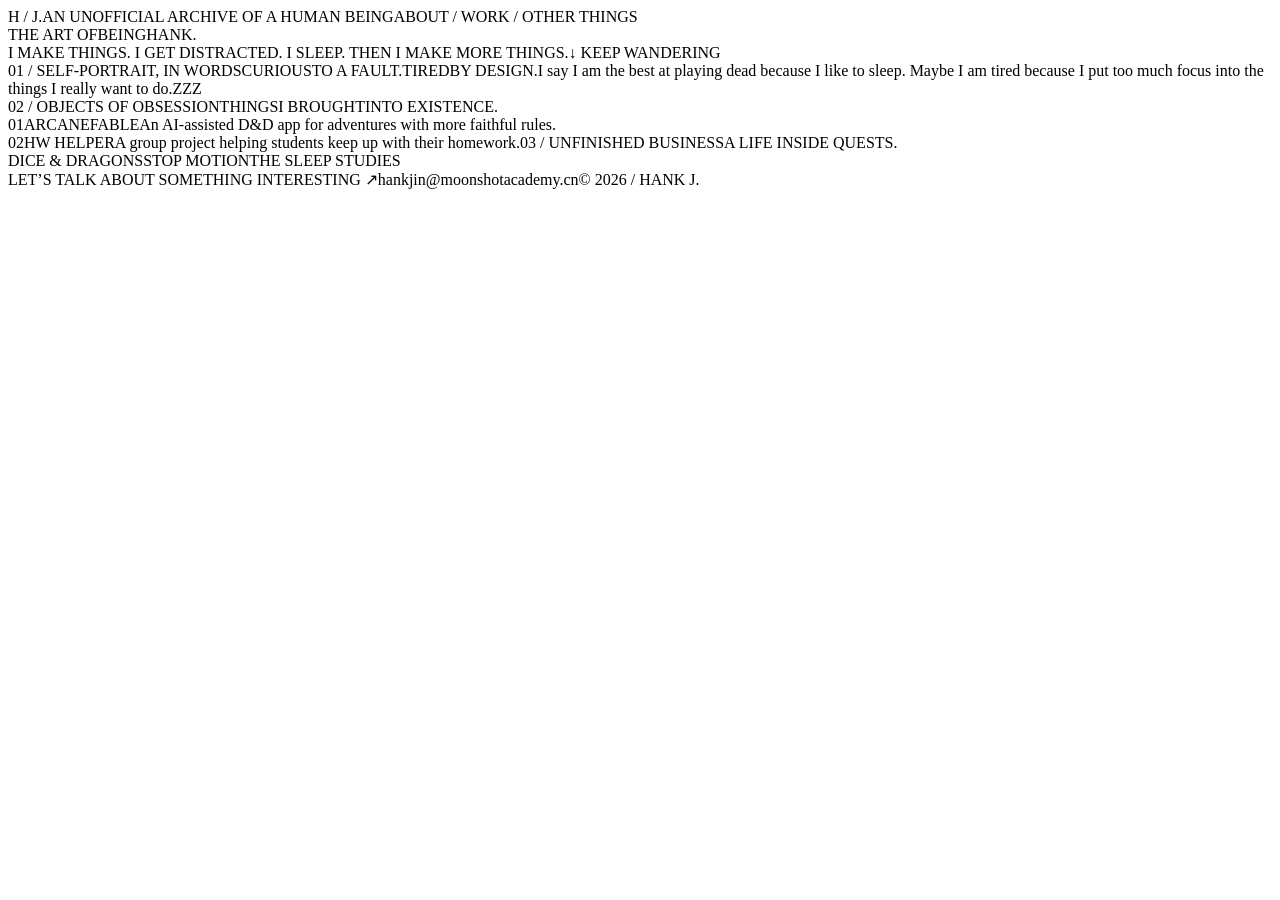
==== index.html @ 5f51c493 "Add files via upload" ====
<!DOCTYPE html><html><head><link href="https://fonts.googleapis.com/css?family=Inter&display=swap" rel="stylesheet" /><link href="./css/main.css" rel="stylesheet" /><title>Document</title></head><body><div class="v13_2"><span class="v13_3">H / J.</span><span class="v13_4">AN UNOFFICIAL ARCHIVE OF A HUMAN BEING</span><span class="v13_5">ABOUT       /       WORK       /       OTHER THINGS</span><div class="v13_6"></div><span class="v13_7">THE ART OF</span><span class="v13_8">BEING</span><span class="v13_9">HANK.</span><div class="v13_10"></div><div class="v13_11"></div><span class="v13_13">I MAKE THINGS. I GET DISTRACTED.
I SLEEP. THEN I MAKE MORE THINGS.</span><span class="v13_14">↓  KEEP WANDERING</span><div class="v13_15"></div><span class="v13_16">01   /   SELF-PORTRAIT, IN WORDS</span><span class="v13_17">CURIOUS</span><span class="v13_18">TO A FAULT.</span><span class="v13_19">TIRED</span><span class="v13_20">BY DESIGN.</span><span class="v13_21">I say I am the best at playing dead because I like to sleep.
Maybe I am tired because I put too much focus into
the things I really want to do.</span><span class="v13_24">ZZZ</span><div class="v13_25"></div><span class="v13_26">02   /   OBJECTS OF OBSESSION</span><span class="v13_27">THINGS</span><span class="v13_28">I BROUGHT</span><span class="v13_29">INTO EXISTENCE.</span><div class="v13_30"></div><span class="v13_31">01</span><span class="v13_32">ARCANE</span><span class="v13_33">FABLE</span><span class="v13_34">An AI-assisted D&D app for adventures
with more faithful rules.</span><div class="v13_35"></div><span class="v13_36">02</span><span class="v13_37">HW HELPER</span><span class="v13_38">A group project helping students
keep up with their homework.</span><span class="v13_39">03   /   UNFINISHED BUSINESS</span><span class="v13_40">A LIFE IN</span><span class="v13_41">SIDE QUESTS.</span><div class="v13_42"></div><div class="v13_43"></div><div class="v13_44"></div><span class="v13_45">DICE & DRAGONS</span><span class="v13_46">STOP MOTION</span><span class="v13_47">THE SLEEP STUDIES</span><div class="v13_48"></div><span class="v13_49">LET’S TALK ABOUT SOMETHING INTERESTING ↗</span><span class="v13_50">hankjin@moonshotacademy.cn</span><span class="v13_51">© 2026 / HANK J.</span><div class="v14_4"></div></div></body></html>
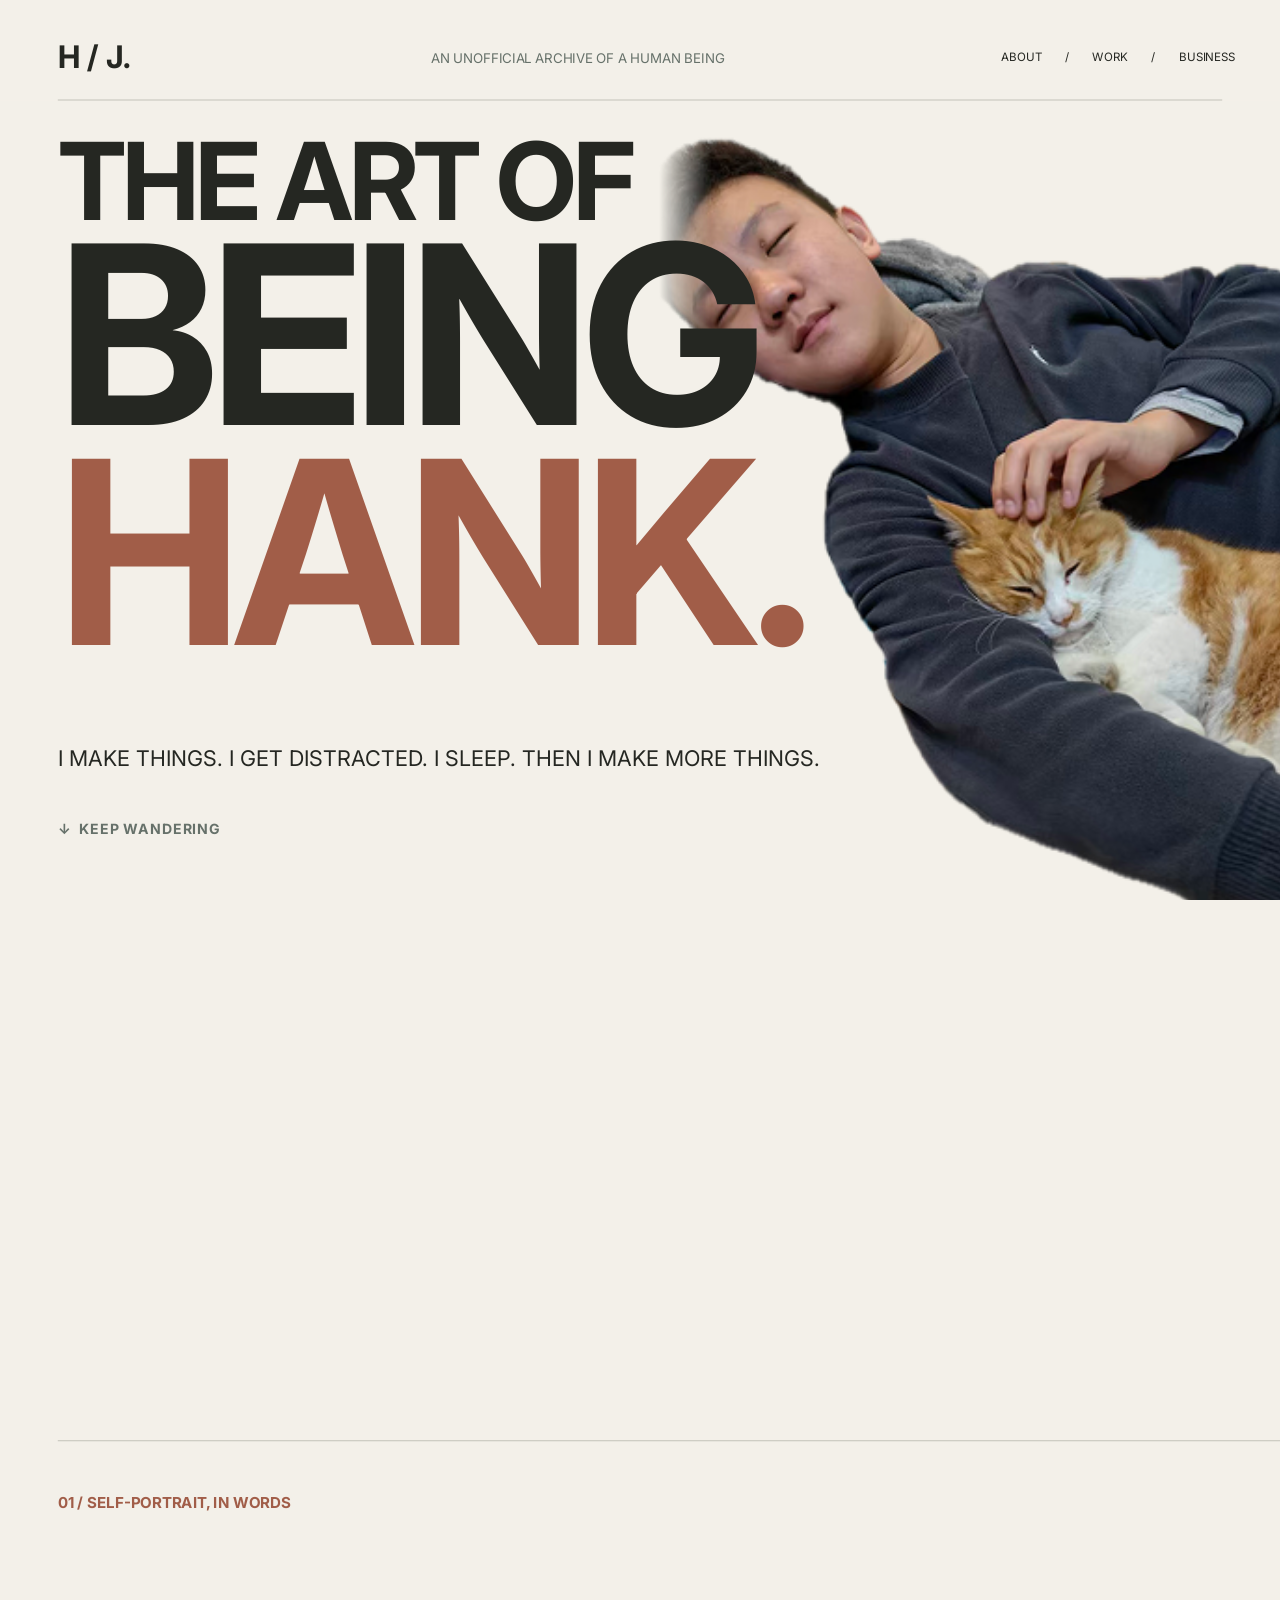
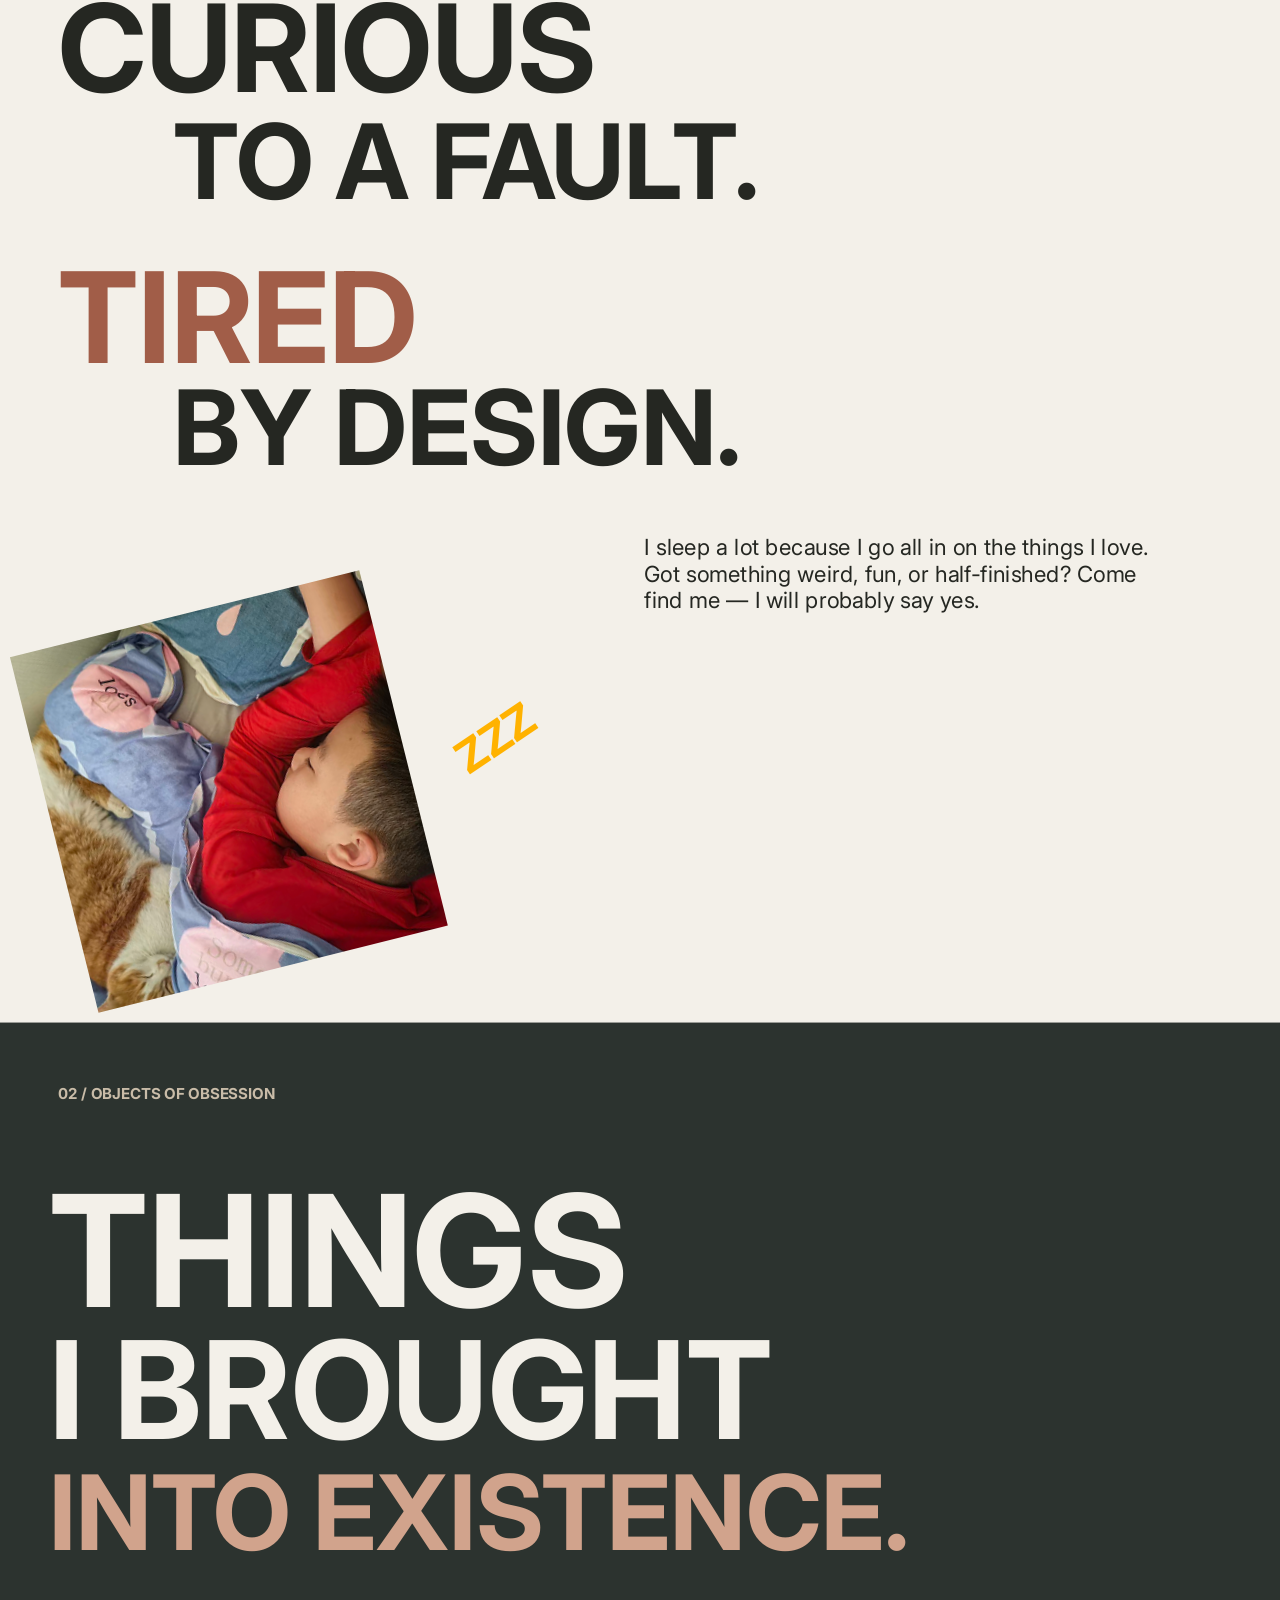
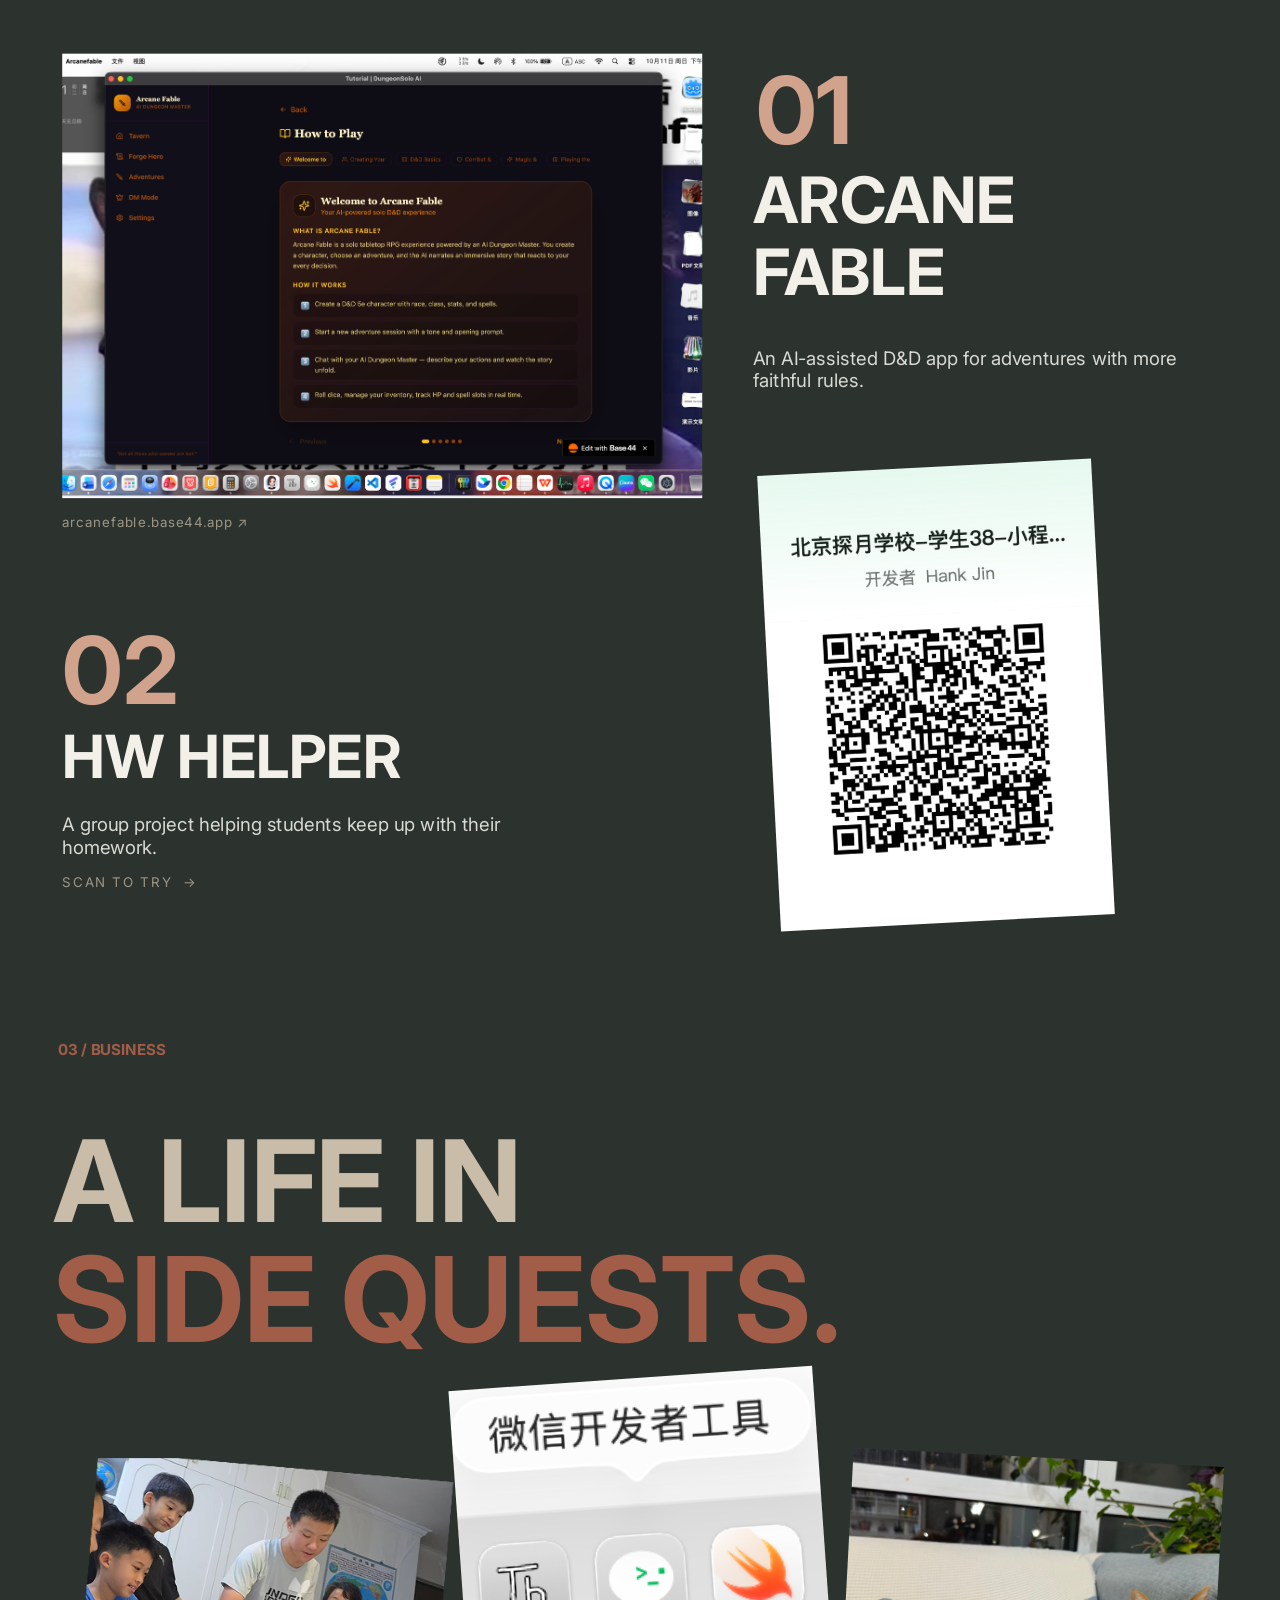
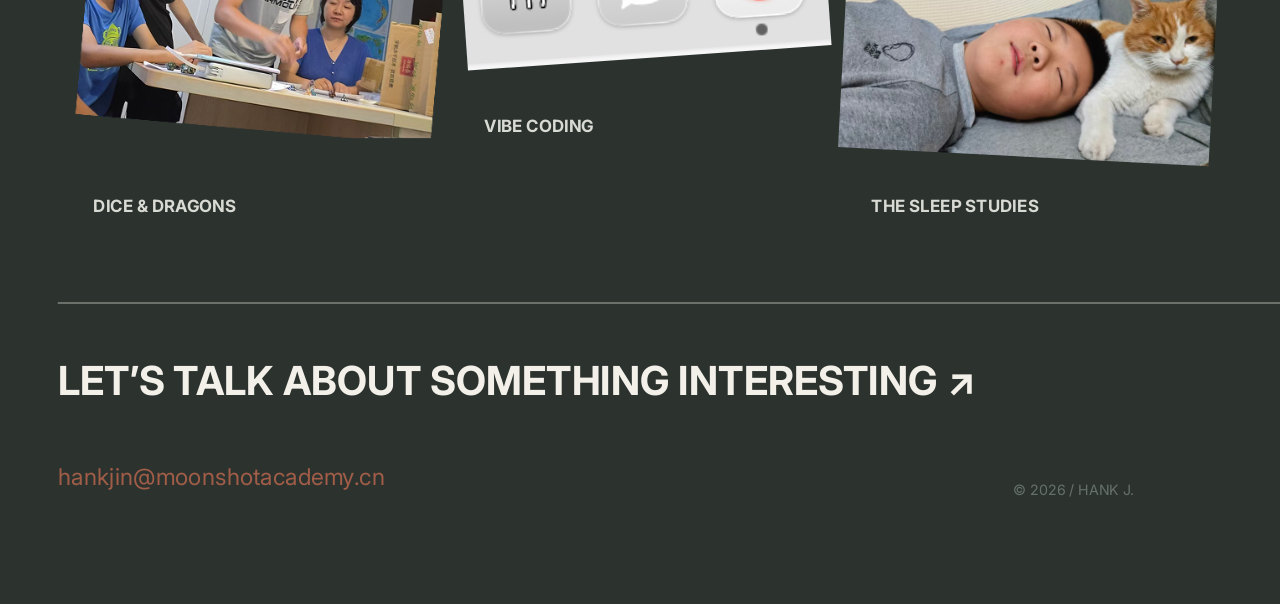
==== commit 68e38dba: "Trae enhanced the appearence and added pages" ====
--- a/index.html
+++ b/index.html
@@ -1,6 +1,230 @@
-<!DOCTYPE html><html><head><link href="https://fonts.googleapis.com/css?family=Inter&display=swap" rel="stylesheet" /><link href="./css/main.css" rel="stylesheet" /><title>Document</title></head><body><div class="v13_2"><span class="v13_3">H / J.</span><span class="v13_4">AN UNOFFICIAL ARCHIVE OF A HUMAN BEING</span><span class="v13_5">ABOUT       /       WORK       /       OTHER THINGS</span><div class="v13_6"></div><span class="v13_7">THE ART OF</span><span class="v13_8">BEING</span><span class="v13_9">HANK.</span><div class="v13_10"></div><div class="v13_11"></div><span class="v13_13">I MAKE THINGS. I GET DISTRACTED.
-I SLEEP. THEN I MAKE MORE THINGS.</span><span class="v13_14">↓  KEEP WANDERING</span><div class="v13_15"></div><span class="v13_16">01   /   SELF-PORTRAIT, IN WORDS</span><span class="v13_17">CURIOUS</span><span class="v13_18">TO A FAULT.</span><span class="v13_19">TIRED</span><span class="v13_20">BY DESIGN.</span><span class="v13_21">I say I am the best at playing dead because I like to sleep.
-Maybe I am tired because I put too much focus into
-the things I really want to do.</span><span class="v13_24">ZZZ</span><div class="v13_25"></div><span class="v13_26">02   /   OBJECTS OF OBSESSION</span><span class="v13_27">THINGS</span><span class="v13_28">I BROUGHT</span><span class="v13_29">INTO EXISTENCE.</span><div class="v13_30"></div><span class="v13_31">01</span><span class="v13_32">ARCANE</span><span class="v13_33">FABLE</span><span class="v13_34">An AI-assisted D&D app for adventures
-with more faithful rules.</span><div class="v13_35"></div><span class="v13_36">02</span><span class="v13_37">HW HELPER</span><span class="v13_38">A group project helping students
-keep up with their homework.</span><span class="v13_39">03   /   UNFINISHED BUSINESS</span><span class="v13_40">A LIFE IN</span><span class="v13_41">SIDE QUESTS.</span><div class="v13_42"></div><div class="v13_43"></div><div class="v13_44"></div><span class="v13_45">DICE & DRAGONS</span><span class="v13_46">STOP MOTION</span><span class="v13_47">THE SLEEP STUDIES</span><div class="v13_48"></div><span class="v13_49">LET’S TALK ABOUT SOMETHING INTERESTING ↗</span><span class="v13_50">hankjin@moonshotacademy.cn</span><span class="v13_51">© 2026 / HANK J.</span><div class="v14_4"></div></div></body></html>+<!DOCTYPE html>
+<html lang="en">
+<head>
+  <meta charset="UTF-8" />
+  <meta name="viewport" content="width=device-width, initial-scale=1" />
+  <link href="https://fonts.googleapis.com/css?family=Inter&display=swap" rel="stylesheet" />
+  <link href="./css/main.css" rel="stylesheet" />
+  <title>Document</title>
+  <script>
+    // 桌面端按设计稿宽度 1440px 等比缩放，窗口宽度变化时实时更新。
+    (function () {
+      function setScale() {
+        document.documentElement.style.setProperty(
+          '--scale',
+          document.documentElement.clientWidth / 1440
+        );
+      }
+      setScale();
+      window.addEventListener('resize', setScale);
+    })();
+  </script>
+</head>
+<body>
+  <header class="site-header">
+    <a class="v13_3" href="#top" aria-label="Back to top">H / J.</a>
+    <span class="v13_4">AN UNOFFICIAL ARCHIVE OF A HUMAN BEING</span>
+    <nav class="v13_5" aria-label="Primary navigation">
+      <a href="#about">ABOUT</a>
+      <span class="nav-sep" aria-hidden="true">/</span>
+      <a href="#work">WORK</a>
+      <span class="nav-sep" aria-hidden="true">/</span>
+      <a href="#other">BUSINESS</a>
+    </nav>
+    <div class="v13_6"></div>
+  </header>
+
+  <div class="hero-stage" id="top">
+    <div class="hero-pin">
+      <div class="hero">
+        <img class="hero-photo" src="./images/hero-subject.png" alt="Hank asleep with his cat" />
+        <div class="hero-title">
+          <span class="hero-line hero-line--1">THE ART OF</span>
+          <span class="hero-line hero-line--2">BEING</span>
+          <span class="hero-line hero-line--3">HANK.</span>
+          <a class="hero-cta" href="#about">↓&nbsp;&nbsp;KEEP WANDERING</a>
+        </div>
+        <span class="hero-note">I MAKE THINGS. I GET DISTRACTED.
+I SLEEP. THEN I MAKE MORE THINGS.</span>
+      </div>
+    </div>
+  </div>
+
+  <div class="v13_2">
+    <section class="sec-about">
+      <div class="v13_15"></div><span class="v13_16" id="about">01   /   SELF-PORTRAIT, IN WORDS</span><span class="v13_17">CURIOUS</span><span class="v13_18">TO A FAULT.</span><span class="v13_19">TIRED</span><span class="v13_20">BY DESIGN.</span><span class="v13_21">I sleep a lot because I go all in on the things I love.
+Got something weird, fun, or half-finished?
+Come find me — I will probably say yes.</span><span class="v13_24">ZZZ</span><div class="v14_4"></div>
+    </section>
+
+    <section class="sec-dark">
+      <div class="v13_25"></div><span class="v13_26" id="work">02   /   OBJECTS OF OBSESSION</span><span class="v13_27">THINGS</span><span class="v13_28">I BROUGHT</span><span class="v13_29">INTO EXISTENCE.</span><a class="v13_30" href="https://arcanefable.base44.app" target="_blank" rel="noopener noreferrer" aria-label="Open Arcane Fable"></a><a class="v13_30cap link-dark" href="https://arcanefable.base44.app" target="_blank" rel="noopener noreferrer">arcanefable.base44.app ↗</a><span class="v13_31">01</span><!-- TODO: 待补充项目页链接，替换下方 href="#" 后移除 data-pending --><a class="v13_32 link-dark" href="#" data-pending><span>ARCANE</span><span>FABLE</span></a><span class="v13_34">An AI-assisted D&amp;D app for adventures
+with more faithful rules.</span><span class="v13_36">02</span><a class="v13_37 link-dark" href="#" data-pending>HW HELPER</a><span class="v13_38">A group project helping students
+keep up with their homework.</span><span class="v13_38cap">SCAN TO TRY&nbsp;&nbsp;→</span><div class="v13_35"></div><span class="v13_39" id="other">03   /   BUSINESS</span><span class="v13_40">A LIFE IN</span><span class="v13_41">SIDE QUESTS.</span>
+      <div class="quest-item"><a class="v13_42" href="./dnd.html" aria-label="Dice &amp; Dragons: come play DND with me"></a><a class="v13_45 link-dark" href="./dnd.html">DICE &amp; DRAGONS</a></div>
+      <div class="quest-item"><a class="v13_43" href="./vibe.html" aria-label="Vibe coding: Sure I will do vibe coding, AI is too good"></a><a class="v13_46 link-dark" href="./vibe.html">VIBE CODING</a></div>
+      <div class="quest-item"><a class="v13_44" href="./sleep.html" aria-label="Sleeping memories"></a><a class="v13_47 link-dark" href="./sleep.html">THE SLEEP STUDIES</a></div>
+      <div class="v13_48"></div><a class="v13_49 link-dark" href="mailto:hankjin@moonshotacademy.cn" data-copy-email="hankjin@moonshotacademy.cn">LET’S TALK ABOUT SOMETHING INTERESTING ↗</a><a class="v13_50 link-dark" href="mailto:hankjin@moonshotacademy.cn" data-copy-email="hankjin@moonshotacademy.cn">hankjin@moonshotacademy.cn</a><span class="v13_51">© 2026 / HANK J.</span>
+    </section>
+  </div>
+
+  <script>
+    // TODO: 待补充项目页与作品页的真实链接后，替换相应的 href="#" 并删除这段占位拦截逻辑。
+    document.querySelectorAll('a[data-pending]').forEach(function (link) {
+      link.addEventListener('click', function (event) {
+        event.preventDefault();
+      });
+    });
+  </script>
+
+  <script>
+    // 内链跳转按元素的真实渲染位置计算，避免缩放布局与粘性首屏造成锚点偏移。
+    document.querySelectorAll('a[href^="#"]').forEach(function (link) {
+      link.addEventListener('click', function (event) {
+        var id = link.getAttribute('href').slice(1);
+        var target = id ? document.getElementById(id) : null;
+        if (!target) return;
+        event.preventDefault();
+        var gap = parseFloat(getComputedStyle(target).scrollMarginTop) || 0;
+        var top = Math.max(0, target.getBoundingClientRect().top + window.scrollY - gap);
+        window.scrollTo({ top: Math.round(top), behavior: 'smooth' });
+        history.replaceState(null, '', '#' + id);
+      });
+    });
+  </script>
+
+  <script>
+    // 页脚邮箱链接：点击复制邮箱，不再唤起邮件客户端；复制失败才回退到 mailto。
+    (function () {
+      document.querySelectorAll('a[data-copy-email]').forEach(function (link) {
+        var original = link.textContent;
+        var timer = null;
+
+        function confirmCopied() {
+          link.textContent = 'COPIED  ' + link.getAttribute('data-copy-email');
+          if (timer) window.clearTimeout(timer);
+          timer = window.setTimeout(function () {
+            link.textContent = original;
+          }, 1600);
+        }
+
+        function legacyCopy(email) {
+          var box = document.createElement('textarea');
+          box.value = email;
+          box.setAttribute('readonly', '');
+          box.style.position = 'fixed';
+          box.style.opacity = '0';
+          document.body.appendChild(box);
+          box.select();
+          var ok = false;
+          try {
+            ok = document.execCommand('copy');
+          } catch (e) {
+            ok = false;
+          }
+          document.body.removeChild(box);
+          return ok;
+        }
+
+        link.addEventListener('click', function (event) {
+          event.preventDefault();
+          var email = link.getAttribute('data-copy-email');
+          if (navigator.clipboard && navigator.clipboard.writeText) {
+            navigator.clipboard.writeText(email).then(confirmCopied, function () {
+              if (legacyCopy(email)) {
+                confirmCopied();
+              } else {
+                window.location.href = 'mailto:' + email;
+              }
+            });
+          } else if (legacyCopy(email)) {
+            confirmCopied();
+          } else {
+            window.location.href = 'mailto:' + email;
+          }
+        });
+      });
+    })();
+  </script>
+
+  <script>
+    // 可点击图片：鼠标悬停时轻微跟随鼠标移动。
+    (function () {
+      if (!window.matchMedia('(hover: hover) and (pointer: fine)').matches) return;
+      document.querySelectorAll('.v13_30, .v13_42, .v13_43, .v13_44').forEach(function (el) {
+        var maxShift = 10;
+        var targetX = 0;
+        var targetY = 0;
+        var currentX = 0;
+        var currentY = 0;
+        var rafId = null;
+
+        function tick() {
+          currentX += (targetX - currentX) * 0.12;
+          currentY += (targetY - currentY) * 0.12;
+          el.style.setProperty('--fx', currentX.toFixed(2) + 'px');
+          el.style.setProperty('--fy', currentY.toFixed(2) + 'px');
+          if (Math.abs(targetX - currentX) > 0.1 || Math.abs(targetY - currentY) > 0.1) {
+            rafId = window.requestAnimationFrame(tick);
+          } else {
+            rafId = null;
+          }
+        }
+
+        function kick() {
+          if (rafId === null) rafId = window.requestAnimationFrame(tick);
+        }
+
+        el.addEventListener('mousemove', function (event) {
+          var rect = el.getBoundingClientRect();
+          targetX = ((event.clientX - rect.left) / rect.width - 0.5) * 2 * maxShift;
+          targetY = ((event.clientY - rect.top) / rect.height - 0.5) * 2 * maxShift;
+          kick();
+        });
+        el.addEventListener('mouseleave', function () {
+          targetX = 0;
+          targetY = 0;
+          kick();
+        });
+      });
+    })();
+  </script>
+
+  <script>
+    // 首屏文字随滚动向两侧退场：首屏粘性固定，滚完一屏退场距离后恢复常规滚动。
+    (function () {
+      var stage = document.querySelector('.hero-stage');
+      var lines = [
+        { el: document.querySelector('.hero-line--1'), dir: -1 },
+        { el: document.querySelector('.hero-line--2'), dir: 1 },
+        { el: document.querySelector('.hero-line--3'), dir: -1 }
+      ];
+      var ticking = false;
+
+      function update() {
+        ticking = false;
+        if (!stage) return;
+        var range = stage.offsetHeight - window.innerHeight;
+        if (range <= 0) return;
+        var progress = Math.min(1, Math.max(0, window.scrollY / range));
+        var distance = window.innerWidth * 1.06;
+        lines.forEach(function (line) {
+          line.el.style.transform =
+            'translateX(' + line.dir * distance * progress + 'px)';
+        });
+      }
+
+      function onScroll() {
+        if (!ticking) {
+          ticking = true;
+          window.requestAnimationFrame(update);
+        }
+      }
+
+      window.addEventListener('scroll', onScroll, { passive: true });
+      window.addEventListener('resize', update);
+      update();
+    })();
+  </script>
+</body>
+</html>
--- a/css/main.css
+++ b/css/main.css
@@ -0,0 +1,1118 @@
+* {
+  box-sizing: border-box;
+}
+:root {
+  --scale: 1;
+  --hero-scroll: 60vh;
+}
+html {
+  scroll-behavior: smooth;
+}
+html,
+body {
+  margin: 0;
+}
+body {
+  font-size: 14px;
+  height: calc(100vh + var(--hero-scroll) + 4460px * var(--scale));
+  overflow-x: clip;
+}
+a {
+  color: inherit;
+  text-decoration: none;
+}
+a:focus-visible {
+  outline: 2px solid currentColor;
+  outline-offset: 4px;
+}
+.site-header {
+  position: fixed;
+  top: 0;
+  left: 0;
+  width: 1440px;
+  height: 113px;
+  z-index: 100;
+  background: rgba(243,240,233,1);
+  transform: scale(var(--scale, 1));
+  transform-origin: 0 0;
+}
+.hero-stage {
+  position: relative;
+  height: calc(100vh + var(--hero-scroll));
+  background: rgba(243,240,233,1);
+}
+.hero-pin {
+  position: sticky;
+  top: 0;
+  height: 100vh;
+  z-index: 10;
+  overflow: hidden;
+  background: rgba(243,240,233,1);
+}
+.hero {
+  position: absolute;
+  inset: 0;
+  overflow: hidden;
+}
+.hero-photo {
+  position: absolute;
+  top: calc(max(16vh, calc(113px * var(--scale, 1) + 16px)) - 16vw);
+  left: 51.5vw;
+  width: 58vw;
+  height: auto;
+  z-index: 2;
+  -webkit-mask-image: linear-gradient(to right, transparent 0, #000 7%);
+  mask-image: linear-gradient(to right, transparent 0, #000 7%);
+}
+.hero-title {
+  position: absolute;
+  inset: 0;
+  padding-top: max(calc(125px * var(--scale, 1)), 15vh);
+  padding-left: 4.5vw;
+  display: flex;
+  flex-direction: column;
+  align-items: flex-start;
+  pointer-events: none;
+}
+.hero-line {
+  display: block;
+  width: fit-content;
+  position: relative;
+  font-family: Inter;
+  font-weight: Bold;
+  line-height: 0.86;
+  letter-spacing: -0.035em;
+  white-space: nowrap;
+}
+.hero-line--1 {
+  z-index: 1;
+  font-size: 8.4vw;
+  color: rgba(37,39,34,1);
+}
+.hero-line--2 {
+  z-index: 3;
+  font-size: min(19.5vw, 30vh);
+  color: rgba(37,39,34,1);
+}
+.hero-line--3 {
+  z-index: 3;
+  font-size: min(20vw, 31vh);
+  color: rgba(161,93,72,1);
+}
+.hero-note {
+  position: absolute;
+  left: 4.5vw;
+  bottom: 14vh;
+  z-index: 3;
+  font-family: Inter;
+  font-weight: Regular;
+  font-size: min(1.8vw, 2.4vh);
+  line-height: 1.5;
+  color: rgba(37,39,34,1);
+}
+.hero-cta {
+  position: absolute;
+  left: 4.5vw;
+  bottom: 7vh;
+  z-index: 3;
+  pointer-events: auto;
+  font-family: Inter;
+  font-weight: Bold;
+  font-size: min(1.1vw, 1.6vh);
+  letter-spacing: 0.06em;
+  color: rgba(102,113,106,1);
+  transition: color 0.2s ease;
+}
+.hero-cta:hover {
+  color: rgba(161,93,72,1);
+}
+.link-light {
+  transition: color 0.2s ease;
+}
+.link-light:hover {
+  color: rgba(161,93,72,1);
+}
+.link-dark {
+  transition: color 0.2s ease;
+}
+.link-dark:hover {
+  color: rgba(209,163,140,1);
+}
+#about,
+#work,
+#other {
+  scroll-margin-top: calc(150px * var(--scale, 1));
+}
+.v13_2 {
+  width: 1440px;
+  height: 5600px;
+  background: rgba(243,240,233,1);
+  opacity: 1;
+  position: absolute;
+  top: calc(100vh + var(--hero-scroll) - 1140px * var(--scale));
+  left: 0px;
+  overflow: hidden;
+  transform: scale(var(--scale, 1));
+  transform-origin: 0 0;
+}
+.v13_3 {
+  width: 230px;
+  color: rgba(37,39,34,1);
+  position: absolute;
+  top: 42px;
+  left: 65px;
+  font-family: Inter;
+  font-weight: Bold;
+  font-size: 35px;
+  opacity: 1;
+  text-align: left;
+  transition: color 0.2s ease;
+}
+.v13_3:hover {
+  color: rgba(161,93,72,1);
+}
+.v13_4 {
+  width: 550px;
+  color: rgba(102,113,106,1);
+  position: absolute;
+  top: 56px;
+  left: 485px;
+  font-family: Inter;
+  font-weight: Regular;
+  font-size: 15px;
+  opacity: 1;
+  text-align: left;
+}
+.v13_5 {
+  color: rgba(37,39,34,1);
+  position: absolute;
+  top: 56px;
+  right: 50px;
+  display: flex;
+  align-items: center;
+  gap: 26px;
+  white-space: nowrap;
+  font-family: Inter;
+  font-weight: Regular;
+  font-size: 13px;
+  opacity: 1;
+  text-align: left;
+}
+.v13_5 a:hover {
+  color: rgba(161,93,72,1);
+}
+.nav-sep {
+  color: rgba(37,39,34,1);
+}
+.v13_6 {
+  width: auto;
+  height: 1px;
+  background: rgba(189,188,179,1);
+  opacity: 1;
+  position: absolute;
+  bottom: 0px;
+  left: 65px;
+  right: 65px;
+  overflow: hidden;
+}
+.v13_15 {
+  width: 100%;
+  height: 1px;
+  background: rgba(189,188,179,1);
+  opacity: 1;
+  position: absolute;
+  top: 1140px;
+  left: 65px;
+  overflow: hidden;
+}
+.v13_16 {
+  width: 720px;
+  color: rgba(161,93,72,1);
+  position: absolute;
+  top: 1200px;
+  left: 65px;
+  font-family: Inter;
+  font-weight: Bold;
+  font-size: 17px;
+  opacity: 1;
+  text-align: left;
+}
+.v13_17 {
+  width: 100%;
+  color: rgba(37,39,34,1);
+  position: absolute;
+  top: 1290px;
+  left: 65px;
+  font-family: Inter;
+  font-weight: Bold;
+  font-size: 137px;
+  opacity: 1;
+  text-align: left;
+}
+.v13_18 {
+  width: 100%;
+  color: rgba(37,39,34,1);
+  position: absolute;
+  top: 1430px;
+  left: 195px;
+  font-family: Inter;
+  font-weight: Bold;
+  font-size: 117px;
+  opacity: 1;
+  text-align: left;
+}
+.v13_19 {
+  width: 980px;
+  color: rgba(161,93,72,1);
+  position: absolute;
+  top: 1590px;
+  left: 65px;
+  font-family: Inter;
+  font-weight: Bold;
+  font-size: 142px;
+  opacity: 1;
+  text-align: left;
+}
+.v13_20 {
+  width: 100%;
+  color: rgba(37,39,34,1);
+  position: absolute;
+  top: 1730px;
+  left: 195px;
+  font-family: Inter;
+  font-weight: Bold;
+  font-size: 117px;
+  opacity: 1;
+  text-align: left;
+}
+.v13_21 {
+  width: 600px;
+  color: rgba(37,39,34,1);
+  position: absolute;
+  top: 1920px;
+  left: 725px;
+  font-family: Inter;
+  font-weight: Regular;
+  font-size: 25px;
+  opacity: 1;
+  text-align: left;
+}
+.v13_24 {
+  width: 171px;
+  color: rgba(255,178,0,1);
+  position: absolute;
+  top: 2099px;
+  left: 503px;
+  font-family: Inter;
+  font-weight: Bold;
+  font-size: 50px;
+  opacity: 1;
+  text-align: left;
+  transform: rotate(-34deg);
+}
+.v13_25 {
+  width: 100%;
+  height: 100%;
+  background: rgba(44,51,47,1);
+  opacity: 1;
+  position: absolute;
+  top: 2470px;
+  left: 0px;
+  overflow: hidden;
+}
+.v13_26 {
+  width: 900px;
+  color: rgba(201,188,168,1);
+  position: absolute;
+  top: 2540px;
+  left: 65px;
+  font-family: Inter;
+  font-weight: Bold;
+  font-size: 17px;
+  opacity: 1;
+  text-align: left;
+}
+.v13_27 {
+  width: 100%;
+  color: rgba(243,240,233,1);
+  position: absolute;
+  top: 2620px;
+  left: 55px;
+  font-family: Inter;
+  font-weight: Bold;
+  font-size: 175px;
+  opacity: 1;
+  text-align: left;
+}
+.v13_28 {
+  width: 100%;
+  color: rgba(243,240,233,1);
+  position: absolute;
+  top: 2790px;
+  left: 55px;
+  font-family: Inter;
+  font-weight: Bold;
+  font-size: 153px;
+  opacity: 1;
+  text-align: left;
+}
+.v13_29 {
+  width: 100%;
+  color: rgba(209,163,140,1);
+  position: absolute;
+  top: 2950px;
+  left: 55px;
+  font-family: Inter;
+  font-weight: Bold;
+  font-size: 117px;
+  opacity: 1;
+  text-align: left;
+}
+.v13_30 {
+  width: 720px;
+  height: 500px;
+  background: url("../images/v13_30.png");
+  background-repeat: no-repeat;
+  background-position: center center;
+  background-size: cover;
+  opacity: 1;
+  position: absolute;
+  top: 3180px;
+  left: 70px;
+  display: block;
+  overflow: hidden;
+  transform-origin: 55% 70%;
+  animation: dnd-float 3.8s ease-in-out infinite alternate;
+}
+@media (hover: hover) and (pointer: fine) {
+  .v13_30,
+  .v13_42,
+  .v13_43,
+  .v13_44 {
+    transition: scale 0.3s ease;
+  }
+  .v13_30:hover,
+  .v13_42:hover,
+  .v13_43:hover,
+  .v13_44:hover {
+    scale: 1.04;
+  }
+  .v13_30:hover {
+    animation: dnd-float 3.8s ease-in-out infinite alternate,
+      dnd-sway 2.4s ease-in-out infinite alternate;
+  }
+  .v13_42:hover {
+    animation: dnd-float 3.8s ease-in-out infinite alternate,
+      dnd-sway 2.4s ease-in-out infinite alternate;
+  }
+  .v13_43:hover {
+    animation: dnd-float 3.8s ease-in-out infinite alternate,
+      dnd-sway 2.4s ease-in-out infinite alternate;
+  }
+  .v13_44:hover {
+    animation: dnd-float 3.8s ease-in-out infinite alternate,
+      dnd-sway 2.4s ease-in-out infinite alternate;
+  }
+}
+.v13_30cap {
+  width: 720px;
+  position: absolute;
+  top: 3698px;
+  left: 70px;
+  font-family: Inter;
+  font-weight: Regular;
+  font-size: 15px;
+  letter-spacing: 0.06em;
+  color: rgba(201, 188, 168, 0.72);
+}
+.v13_31 {
+  width: 170px;
+  color: rgba(209,163,140,1);
+  position: absolute;
+  top: 3180px;
+  left: 850px;
+  font-family: Inter;
+  font-weight: Bold;
+  font-size: 105px;
+  opacity: 1;
+  text-align: left;
+}
+.v13_32 {
+  width: 540px;
+  color: rgba(243,240,233,1);
+  position: absolute;
+  top: 3305px;
+  left: 847px;
+  font-family: Inter;
+  font-weight: Bold;
+  font-size: 72px;
+  line-height: 80px;
+  opacity: 1;
+  text-align: left;
+}
+.v13_32 > span {
+  display: block;
+}
+.v13_34 {
+  width: 515px;
+  color: rgba(216,218,211,1);
+  position: absolute;
+  top: 3510px;
+  left: 847px;
+  font-family: Inter;
+  font-weight: Regular;
+  font-size: 21px;
+  opacity: 1;
+  text-align: left;
+}
+.v13_35 {
+  width: 376px;
+  height: 513px;
+  background: url("../images/v13_35.png");
+  background-repeat: no-repeat;
+  background-position: center center;
+  background-size: cover;
+  opacity: 1;
+  position: absolute;
+  top: 3645px;
+  left: 865px;
+  transform: rotate(-3deg);
+  overflow: hidden;
+}
+.v13_36 {
+  width: 170px;
+  color: rgba(209,163,140,1);
+  position: absolute;
+  top: 3810px;
+  left: 70px;
+  font-family: Inter;
+  font-weight: Bold;
+  font-size: 105px;
+  opacity: 1;
+  text-align: left;
+}
+.v13_37 {
+  width: 570px;
+  color: rgba(243,240,233,1);
+  position: absolute;
+  top: 3930px;
+  left: 70px;
+  font-family: Inter;
+  font-weight: Bold;
+  font-size: 67px;
+  opacity: 1;
+  text-align: left;
+}
+.v13_38 {
+  width: 540px;
+  color: rgba(216,218,211,1);
+  position: absolute;
+  top: 4035px;
+  left: 70px;
+  font-family: Inter;
+  font-weight: Regular;
+  font-size: 21px;
+  opacity: 1;
+  text-align: left;
+}
+.v13_38cap {
+  color: rgba(201, 188, 168, 0.72);
+  position: absolute;
+  top: 4102px;
+  left: 70px;
+  font-family: Inter;
+  font-weight: Regular;
+  font-size: 15px;
+  letter-spacing: 0.14em;
+  animation: scan-nudge 1.8s ease-in-out infinite alternate;
+}
+@keyframes scan-nudge {
+  from {
+    translate: 0 0;
+  }
+  to {
+    translate: 8px 0;
+  }
+}
+.v13_39 {
+  width: 800px;
+  color: rgba(161,93,72,1);
+  position: absolute;
+  top: 4290px;
+  left: 65px;
+  font-family: Inter;
+  font-weight: Bold;
+  font-size: 17px;
+  opacity: 1;
+  text-align: left;
+}
+.v13_40 {
+  width: 100%;
+  color: rgba(201,188,168,1);
+  position: absolute;
+  top: 4370px;
+  left: 60px;
+  font-family: Inter;
+  font-weight: Bold;
+  font-size: 128px;
+  opacity: 1;
+  text-align: left;
+}
+.v13_41 {
+  width: 100%;
+  color: rgba(161,93,72,1);
+  position: absolute;
+  top: 4500px;
+  left: 60px;
+  font-family: Inter;
+  font-weight: Bold;
+  font-size: 133px;
+  opacity: 1;
+  text-align: left;
+}
+.v13_42 {
+  width: 425px;
+  height: 315px;
+  background: url("../images/DND%20memory.png");
+  background-repeat: no-repeat;
+  background-position: center center;
+  background-size: cover;
+  opacity: 1;
+  position: absolute;
+  top: 4760px;
+  left: 85px;
+  display: block;
+  overflow: hidden;
+  transform-origin: 55% 70%;
+  animation: dnd-float 3.8s ease-in-out infinite alternate;
+}
+@keyframes dnd-float {
+  from {
+    translate: var(--fx, 0px) var(--fy, 0px);
+  }
+  to {
+    translate: var(--fx, 0px) calc(var(--fy, 0px) - 8px);
+  }
+}
+@keyframes dnd-sway {
+  from {
+    transform: rotate(-1.8deg);
+  }
+  to {
+    transform: rotate(1.8deg);
+  }
+}
+.v13_43 {
+  width: 410px;
+  height: 315px;
+  background: url("../images/Vibe%20coding.png");
+  background-repeat: no-repeat;
+  background-position: center center;
+  background-size: cover;
+  opacity: 1;
+  position: absolute;
+  top: 4670px;
+  left: 515px;
+  display: block;
+  overflow: hidden;
+  transform: rotate(-4deg);
+  animation: dnd-float 3.8s ease-in-out infinite alternate;
+}
+.v13_44 {
+  width: 390px;
+  height: 315px;
+  background: url("../images/Sleeping%20memoies.jpg");
+  background-repeat: no-repeat;
+  background-position: center center;
+  background-size: cover;
+  opacity: 1;
+  position: absolute;
+  top: 4770px;
+  left: 965px;
+  display: block;
+  overflow: hidden;
+  transform: rotate(3deg) scale(1.07);
+  transform-origin: center center;
+  animation: dnd-float 3.8s ease-in-out infinite alternate;
+}
+.v13_45 {
+  width: 410px;
+  color: rgba(216,218,211,1);
+  position: absolute;
+  top: 5140px;
+  left: 105px;
+  font-family: Inter;
+  font-weight: Bold;
+  font-size: 19px;
+  opacity: 1;
+  text-align: left;
+}
+.v13_46 {
+  width: 410px;
+  color: rgba(216,218,211,1);
+  position: absolute;
+  top: 5050px;
+  left: 545px;
+  font-family: Inter;
+  font-weight: Bold;
+  font-size: 19px;
+  opacity: 1;
+  text-align: left;
+}
+.v13_47 {
+  width: 390px;
+  color: rgba(216,218,211,1);
+  position: absolute;
+  top: 5140px;
+  left: 980px;
+  font-family: Inter;
+  font-weight: Bold;
+  font-size: 19px;
+  opacity: 1;
+  text-align: left;
+}
+.v13_48 {
+  width: 100%;
+  height: 1px;
+  background: rgba(189,188,179,1);
+  opacity: 1;
+  position: absolute;
+  top: 5260px;
+  left: 65px;
+  overflow: hidden;
+}
+.v13_49 {
+  width: 100%;
+  color: rgba(243,240,233,1);
+  position: absolute;
+  top: 5320px;
+  left: 65px;
+  font-family: Inter;
+  font-weight: Bold;
+  font-size: 45px;
+  opacity: 1;
+  text-align: left;
+}
+.v13_50:hover {
+  text-decoration: underline;
+}
+.v13_50 {
+  width: 900px;
+  color: rgba(161,93,72,1);
+  position: absolute;
+  top: 5440px;
+  left: 65px;
+  font-family: Inter;
+  font-weight: Regular;
+  font-size: 26px;
+  opacity: 1;
+  text-align: left;
+}
+.v13_51 {
+  width: 230px;
+  color: rgba(102,113,106,1);
+  position: absolute;
+  top: 5460px;
+  left: 1140px;
+  font-family: Inter;
+  font-weight: Regular;
+  font-size: 16px;
+  opacity: 1;
+  text-align: left;
+}
+.v14_4 {
+  width: 405px;
+  height: 412px;
+  background: url("../images/Original%20about%20picture.png");
+  background-repeat: no-repeat;
+  background-position: center center;
+  background-size: cover;
+  opacity: 1;
+  position: absolute;
+  top: 2004px;
+  left: 55px;
+  transform: rotate(-14deg);
+  overflow: hidden;
+}
+@media (max-width: 820px) {
+  body {
+    height: auto;
+  }
+  .site-header {
+    width: 100%;
+    height: 92px;
+    padding: 12px 20px;
+    display: grid;
+    grid-template-columns: auto 1fr;
+    grid-template-rows: auto auto;
+    align-items: center;
+    column-gap: 16px;
+    border-bottom: 1px solid rgba(189,188,179,1);
+    transform: none;
+  }
+  .v13_3 {
+    position: static;
+    grid-column: 1;
+    grid-row: 1;
+    width: auto;
+    font-size: 26px;
+    line-height: 1.2;
+  }
+  .v13_4 {
+    position: static;
+    grid-column: 1 / -1;
+    grid-row: 2;
+    display: block;
+    width: auto;
+    margin-top: 4px;
+    font-size: 10px;
+    letter-spacing: 0.04em;
+  }
+  .v13_5 {
+    position: static;
+    grid-column: 2;
+    grid-row: 1;
+    justify-self: end;
+    font-size: 11px;
+    gap: 8px;
+  }
+  .v13_6 {
+    display: none;
+  }
+  .hero-stage {
+    height: calc(100svh + var(--hero-scroll));
+  }
+  .hero-pin {
+    height: 100svh;
+  }
+  .hero-photo {
+    top: calc(50vh - 31vw);
+    left: -4vw;
+    width: 112vw;
+    height: auto;
+    -webkit-mask-image: none;
+    mask-image: none;
+  }
+  .hero-title {
+    padding-top: max(104px, 12vh);
+    padding-left: 20px;
+  }
+  .hero-line--1 {
+    font-size: min(11vw, 8vh);
+  }
+  .hero-line--2 {
+    font-size: min(20vw, 13vh);
+  }
+  .hero-line--3 {
+    font-size: min(20.5vw, 13.5vh);
+  }
+  .hero-note {
+    display: none;
+  }
+  .hero-cta {
+    position: static;
+    margin-top: 24px;
+    font-size: 12px;
+  }
+  .v13_2 {
+    position: static;
+    width: 100%;
+    height: auto;
+    padding-top: 0;
+    top: auto;
+    overflow: visible;
+    transform: none;
+  }
+  #about,
+  #work,
+  #other {
+    scroll-margin-top: 112px;
+  }
+  .sec-about {
+    padding: 0 20px 56px;
+  }
+  .sec-dark {
+    padding: 48px 20px 56px;
+    background: rgba(44,51,47,1);
+  }
+  .sec-about,
+  .sec-dark {
+    padding-left: max(20px, calc((100% - 560px) / 2));
+    padding-right: max(20px, calc((100% - 560px) / 2));
+  }
+  .v13_25 {
+    display: none;
+  }
+  .v13_17,
+  .v13_18,
+  .v13_19,
+  .v13_20,
+  .v13_27,
+  .v13_28,
+  .v13_29,
+  .v13_40,
+  .v13_41 {
+    position: static;
+    display: block;
+    width: auto;
+    top: auto;
+    left: auto;
+    text-align: left;
+  }
+  .v13_15 {
+    position: static;
+    width: 100%;
+    height: 1px;
+    margin-bottom: 26px;
+  }
+  .v13_16 {
+    position: static;
+    display: block;
+    width: auto;
+    margin-bottom: 26px;
+    font-size: 13px;
+    letter-spacing: 0.04em;
+  }
+  .v13_17 {
+    font-size: clamp(46px, 12vw, 80px);
+    line-height: 1.05;
+  }
+  .v13_18 {
+    font-size: clamp(36px, 9.5vw, 64px);
+    line-height: 1.05;
+    margin-left: 9vw;
+  }
+  .v13_19 {
+    font-size: clamp(42px, 11vw, 76px);
+    line-height: 1.05;
+  }
+  .v13_20 {
+    font-size: clamp(36px, 9.5vw, 64px);
+    line-height: 1.05;
+    margin-left: 9vw;
+  }
+  .v13_21 {
+    position: static;
+    display: block;
+    width: auto;
+    margin-top: 28px;
+    font-size: 16px;
+    line-height: 1.6;
+  }
+  .v13_24 {
+    position: static;
+    display: block;
+    width: fit-content;
+    margin: 16px 0 0 auto;
+    font-size: 30px;
+    transform: rotate(-8deg);
+  }
+  .v14_4 {
+    position: static;
+    width: 78%;
+    height: auto;
+    aspect-ratio: 405 / 412;
+    margin: 32px auto 0;
+    transform: rotate(-4deg);
+  }
+  .v13_26 {
+    position: static;
+    display: block;
+    width: auto;
+    margin-bottom: 28px;
+    font-size: 13px;
+    letter-spacing: 0.04em;
+  }
+  .v13_27 {
+    font-size: clamp(44px, 13vw, 84px);
+    line-height: 1.03;
+  }
+  .v13_28 {
+    font-size: clamp(38px, 11vw, 72px);
+    line-height: 1.03;
+  }
+  .v13_29 {
+    font-size: clamp(30px, 8.5vw, 56px);
+    line-height: 1.03;
+  }
+  .v13_30 {
+    position: static;
+    width: 100%;
+    height: auto;
+    aspect-ratio: 720 / 500;
+    margin: 28px 0 20px;
+  }
+  .v13_30cap {
+    position: static;
+    display: block;
+    width: auto;
+    margin: 0 0 20px;
+    font-size: 13px;
+  }
+  .v13_31 {
+    position: static;
+    display: block;
+    width: auto;
+    font-size: clamp(38px, 9vw, 60px);
+  }
+  .v13_32 {
+    position: static;
+    width: auto;
+    margin: 4px 0 12px;
+    font-size: clamp(34px, 9vw, 56px);
+    line-height: 1.05;
+  }
+  .v13_34 {
+    position: static;
+    display: block;
+    width: auto;
+    font-size: 15px;
+    line-height: 1.55;
+  }
+  .v13_35 {
+    position: static;
+    width: 72%;
+    height: auto;
+    aspect-ratio: 376 / 513;
+    margin: 28px 0 0;
+    transform: rotate(-3deg);
+  }
+  .v13_36 {
+    position: static;
+    display: block;
+    width: auto;
+    margin-top: 48px;
+    font-size: clamp(38px, 9vw, 60px);
+  }
+  .v13_37 {
+    position: static;
+    display: block;
+    width: auto;
+    margin: 4px 0 12px;
+    font-size: clamp(32px, 8.5vw, 52px);
+  }
+  .v13_38 {
+    position: static;
+    display: block;
+    width: auto;
+    font-size: 15px;
+    line-height: 1.55;
+  }
+  .v13_38cap {
+    position: static;
+    display: block;
+    margin-top: 12px;
+    font-size: 13px;
+  }
+  .v13_39 {
+    position: static;
+    display: block;
+    width: auto;
+    margin: 56px 0 20px;
+    font-size: 13px;
+    letter-spacing: 0.04em;
+  }
+  .v13_40 {
+    font-size: clamp(34px, 9vw, 56px);
+    line-height: 1.05;
+  }
+  .v13_41 {
+    font-size: clamp(36px, 9.5vw, 62px);
+    line-height: 1.05;
+    margin-bottom: 32px;
+  }
+  .quest-item {
+    margin-bottom: 28px;
+  }
+  .v13_42 {
+    position: relative;
+    width: 100%;
+    height: auto;
+    aspect-ratio: 425 / 315;
+  }
+  .v13_43 {
+    position: static;
+    width: 100%;
+    height: auto;
+    aspect-ratio: 410 / 315;
+    transform: rotate(-2deg);
+  }
+  .v13_44 {
+    position: static;
+    width: 100%;
+    height: auto;
+    aspect-ratio: 390 / 315;
+    transform: rotate(1.5deg);
+  }
+  .v13_45,
+  .v13_46,
+  .v13_47 {
+    position: static;
+    display: block;
+    width: auto;
+    margin-top: 10px;
+    font-size: 13px;
+  }
+  .v13_48 {
+    position: static;
+    width: 100%;
+    height: 1px;
+    margin: 40px 0 28px;
+  }
+  .v13_49 {
+    position: static;
+    display: block;
+    width: auto;
+    font-size: clamp(22px, 5.5vw, 32px);
+    line-height: 1.3;
+  }
+  .v13_50 {
+    position: static;
+    display: inline-block;
+    width: auto;
+    margin-top: 18px;
+    font-size: 15px;
+  }
+  .v13_51 {
+    position: static;
+    display: block;
+    width: auto;
+    margin-top: 16px;
+    font-size: 12px;
+  }
+  .v13_21,
+  .v13_34,
+  .v13_38,
+  .v13_49 {
+    max-width: 32em;
+  }
+}
+/* 矮窗口保护：横屏手机/矮桌面上副标题会压到 HANK.，直接隐藏。 */
+@media (min-width: 821px) and (max-height: 560px) {
+  .hero-note {
+    display: none;
+  }
+}
+/* 超宽/超宽屏：标题按 vh 放大后会顶到副标题，隐藏副标题避免叠字。 */
+@media (min-aspect-ratio: 19/10), (min-width: 2200px) {
+  .hero-note {
+    display: none;
+  }
+}
+/* 矮窗口保护：手机上照片上移会压住 CTA，把照片整体下移。 */
+@media (max-width: 820px) and (max-height: 560px) {
+  .hero-photo {
+    top: calc(78svh - 31vw);
+  }
+}
+/* 超窄屏：压缩导航与副标题，避免右侧导航被挤出屏幕。 */
+@media (max-width: 400px) {
+  .v13_5 {
+    font-size: 10px;
+    gap: 4px;
+  }
+  .v13_4 {
+    font-size: 9px;
+    letter-spacing: 0.03em;
+  }
+}
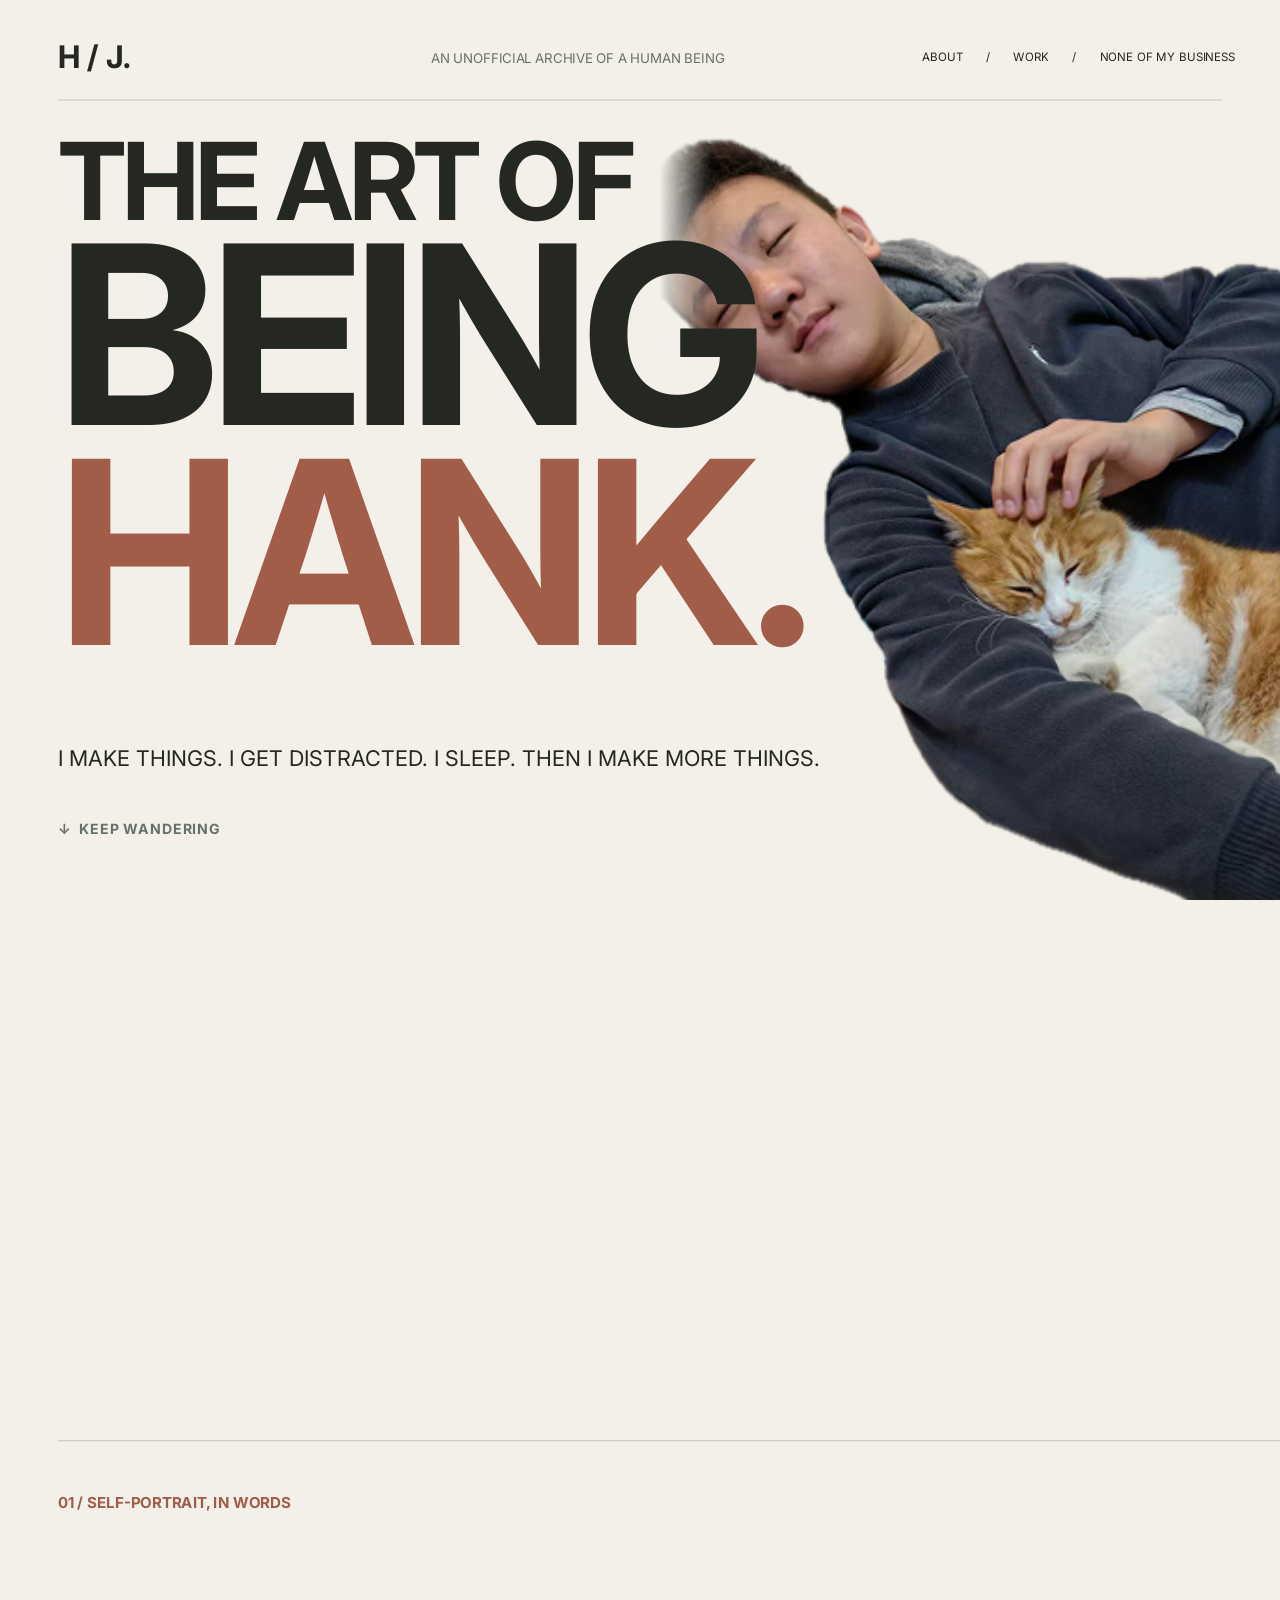
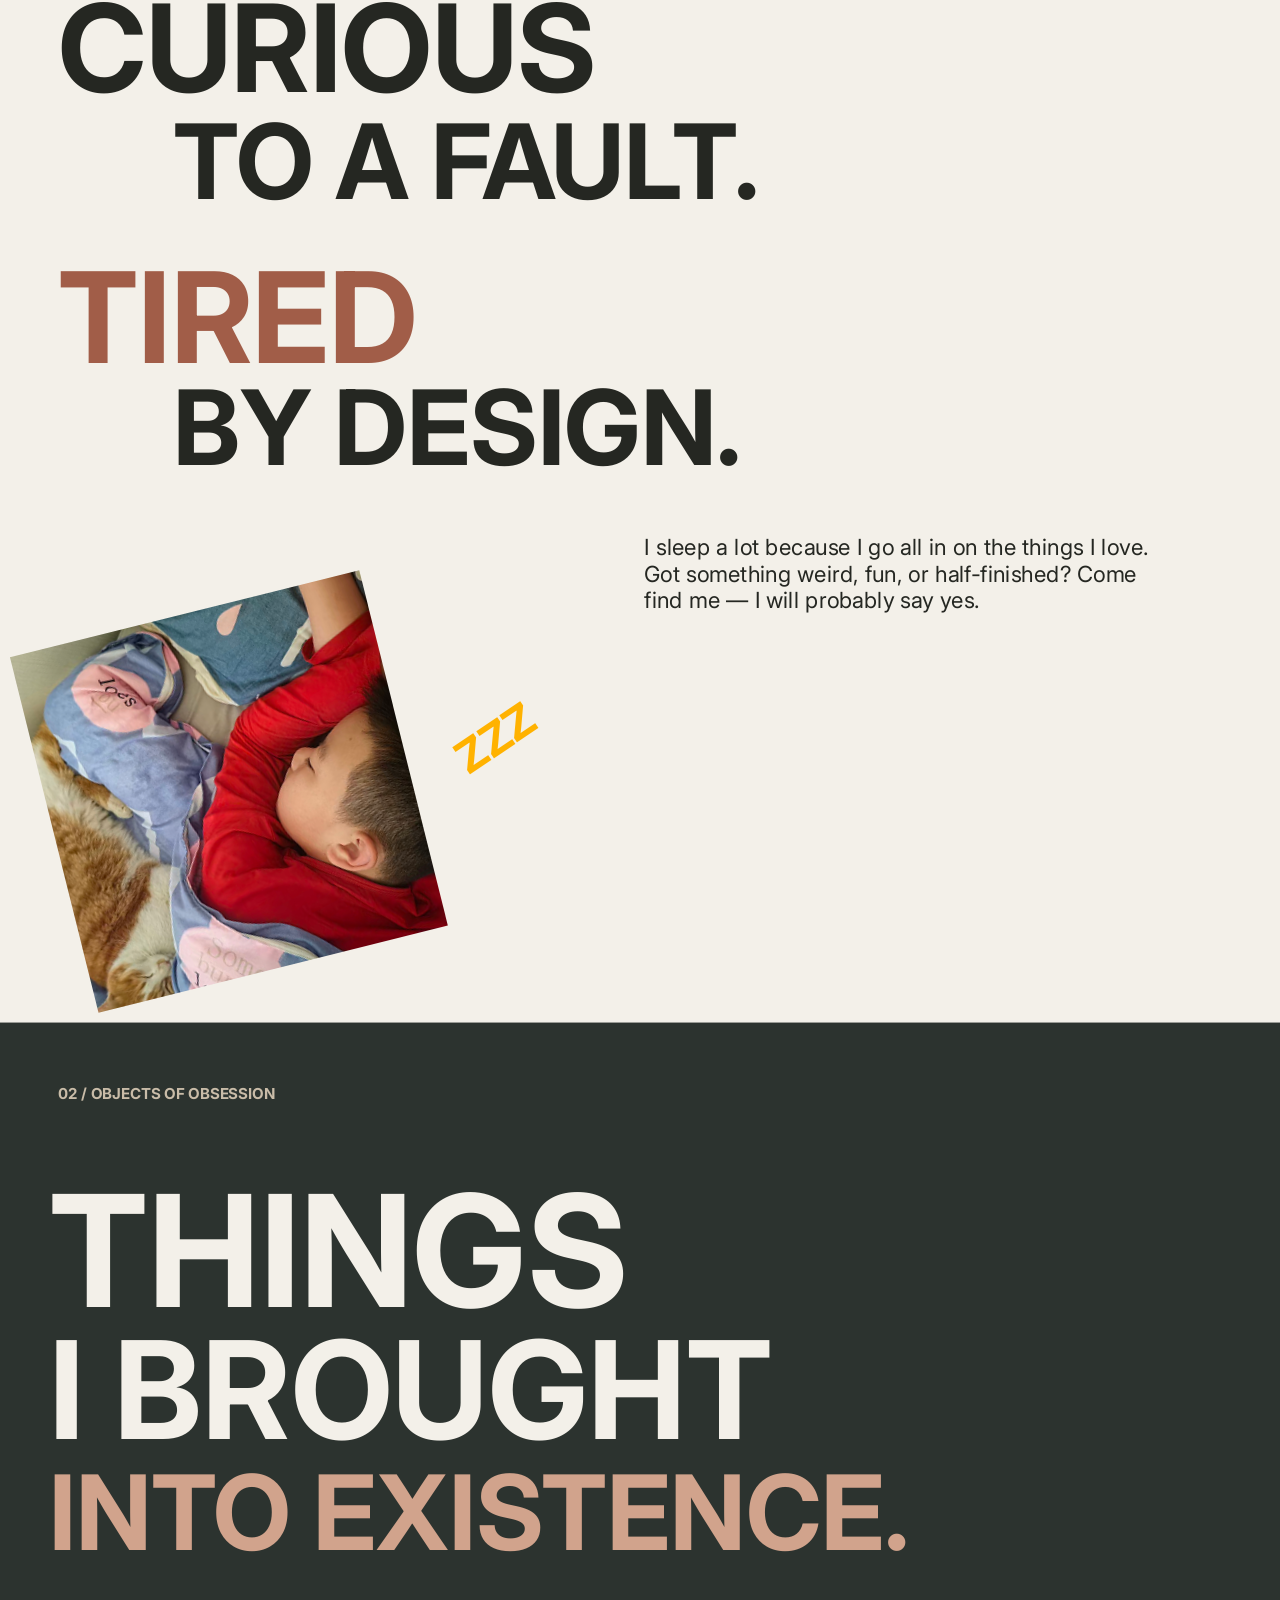
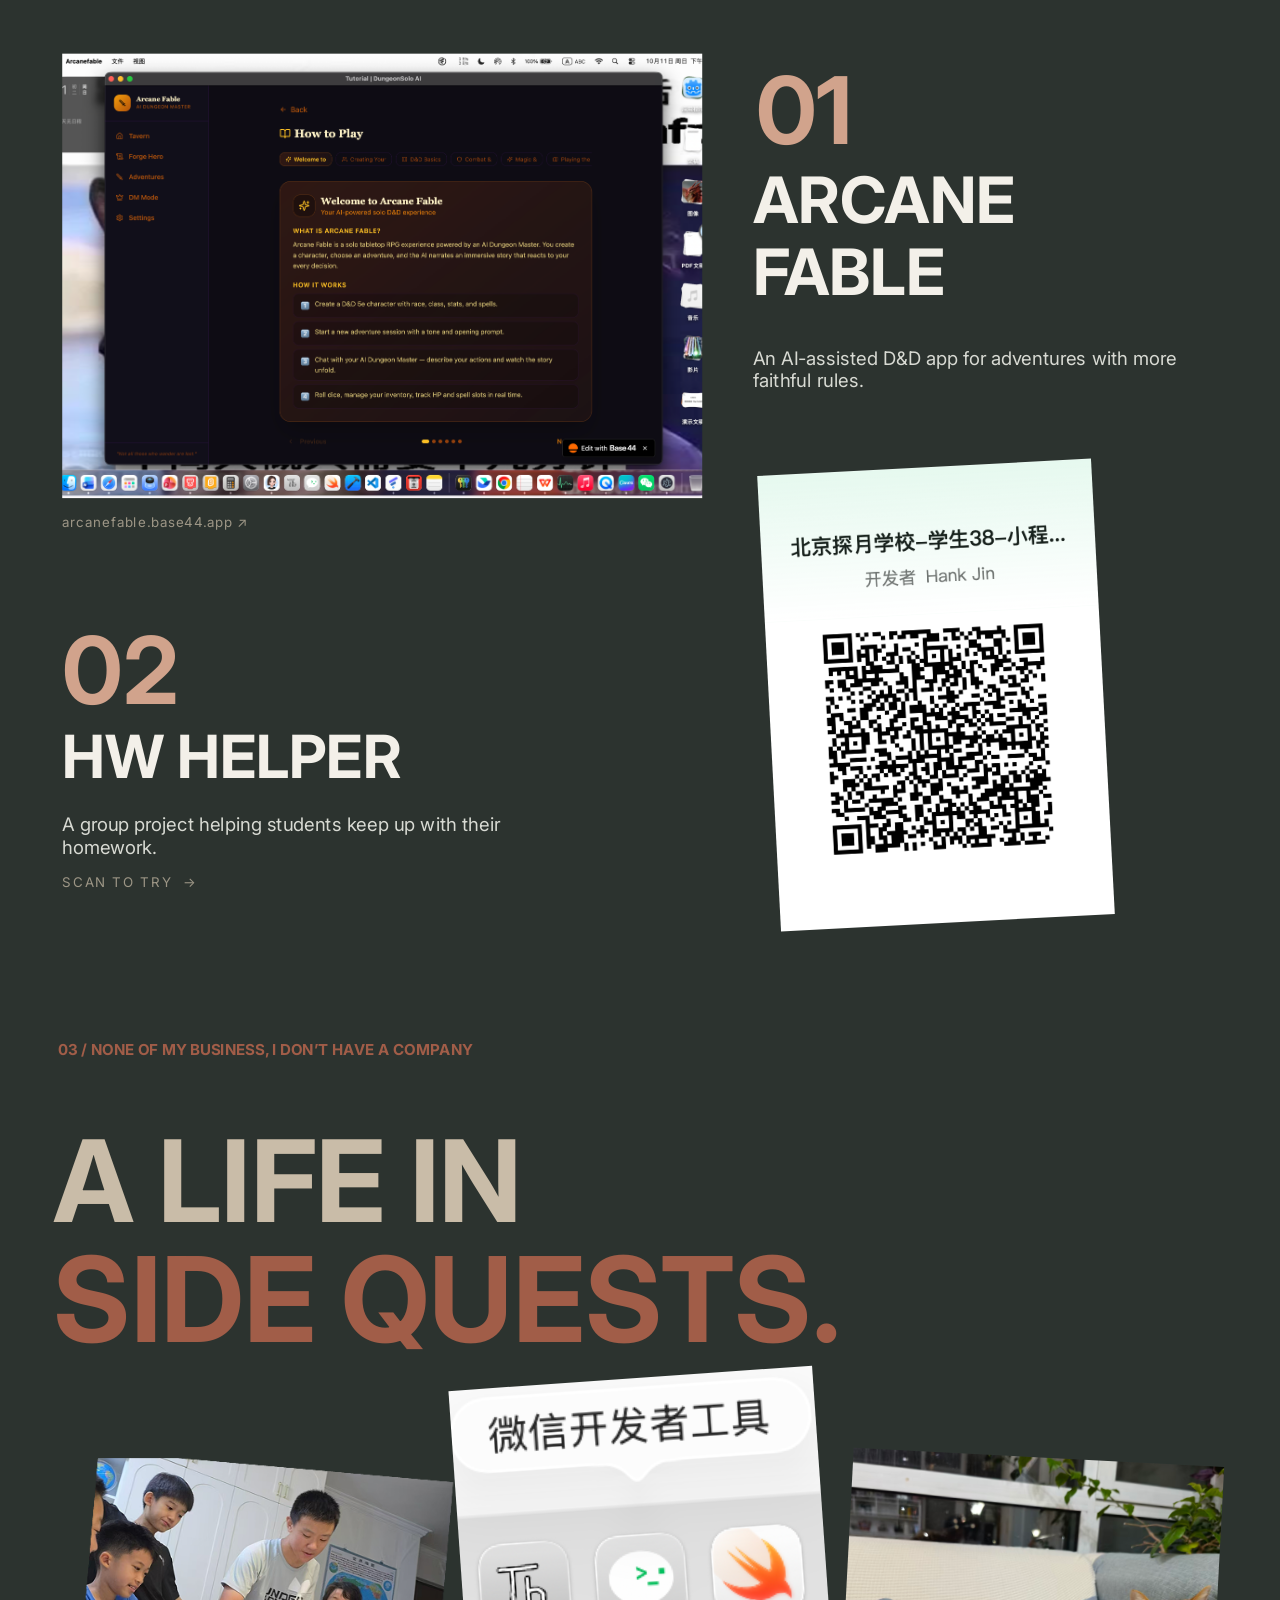
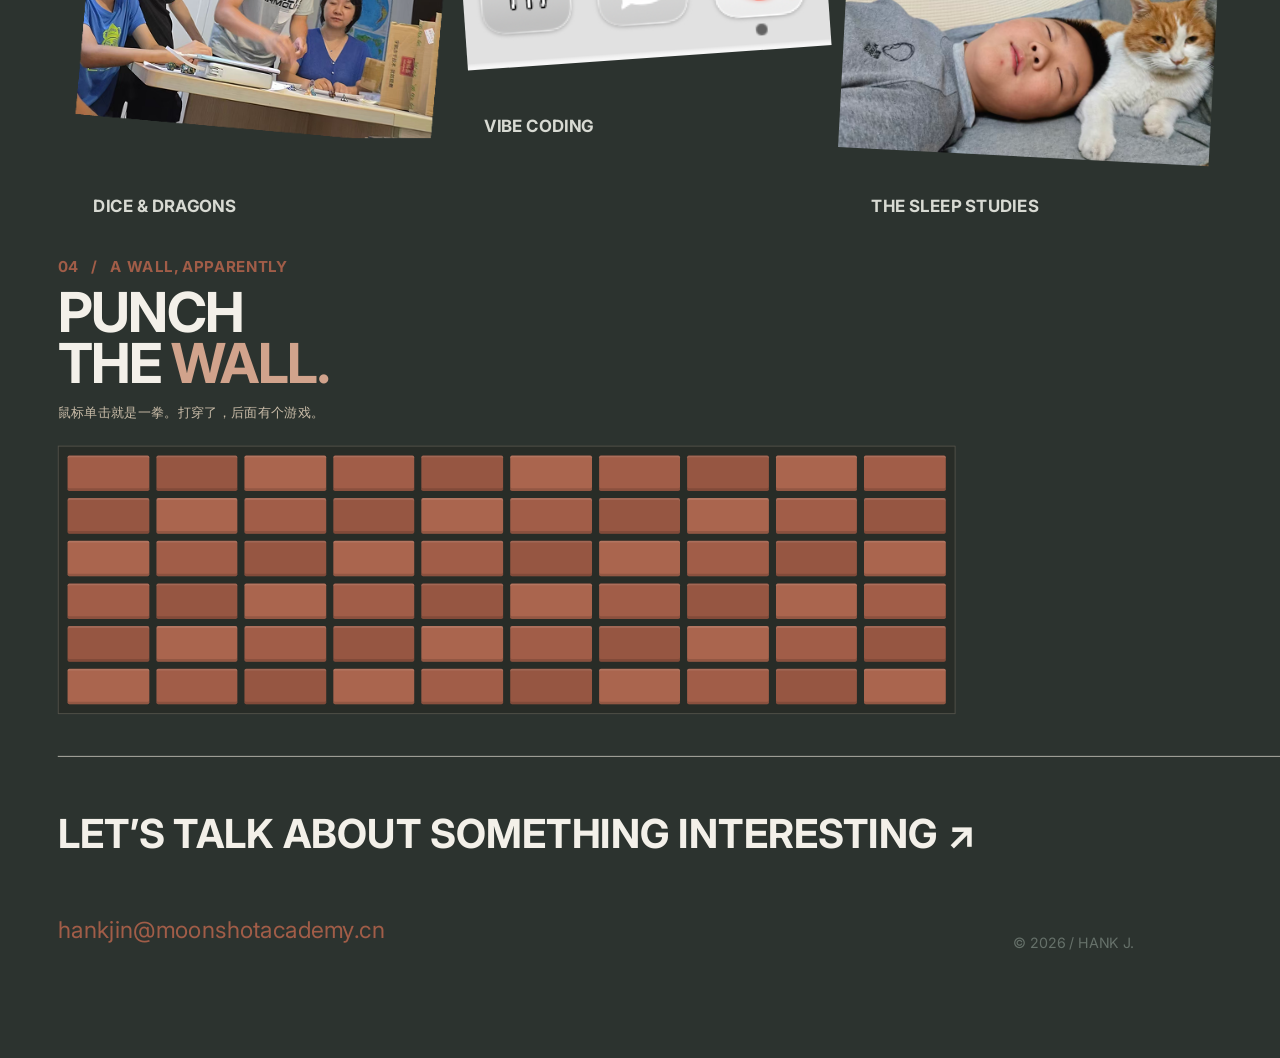
==== commit 0c8a817b: "Interaction update" ====
--- a/index.html
+++ b/index.html
@@ -29,7 +29,7 @@
       <span class="nav-sep" aria-hidden="true">/</span>
       <a href="#work">WORK</a>
       <span class="nav-sep" aria-hidden="true">/</span>
-      <a href="#other">BUSINESS</a>
+      <a href="#other">NONE OF MY BUSINESS</a>
     </nav>
     <div class="v13_6"></div>
   </header>
@@ -60,10 +60,30 @@
     <section class="sec-dark">
       <div class="v13_25"></div><span class="v13_26" id="work">02   /   OBJECTS OF OBSESSION</span><span class="v13_27">THINGS</span><span class="v13_28">I BROUGHT</span><span class="v13_29">INTO EXISTENCE.</span><a class="v13_30" href="https://arcanefable.base44.app" target="_blank" rel="noopener noreferrer" aria-label="Open Arcane Fable"></a><a class="v13_30cap link-dark" href="https://arcanefable.base44.app" target="_blank" rel="noopener noreferrer">arcanefable.base44.app ↗</a><span class="v13_31">01</span><!-- TODO: 待补充项目页链接，替换下方 href="#" 后移除 data-pending --><a class="v13_32 link-dark" href="#" data-pending><span>ARCANE</span><span>FABLE</span></a><span class="v13_34">An AI-assisted D&amp;D app for adventures
 with more faithful rules.</span><span class="v13_36">02</span><a class="v13_37 link-dark" href="#" data-pending>HW HELPER</a><span class="v13_38">A group project helping students
-keep up with their homework.</span><span class="v13_38cap">SCAN TO TRY&nbsp;&nbsp;→</span><div class="v13_35"></div><span class="v13_39" id="other">03   /   BUSINESS</span><span class="v13_40">A LIFE IN</span><span class="v13_41">SIDE QUESTS.</span>
+keep up with their homework.</span><span class="v13_38cap">SCAN TO TRY&nbsp;&nbsp;→</span><div class="v13_35"></div><span class="v13_39" id="other">03   /   NONE OF MY BUSINESS, I DON’T HAVE A COMPANY</span><span class="v13_40">A LIFE IN</span><span class="v13_41">SIDE QUESTS.</span>
       <div class="quest-item"><a class="v13_42" href="./dnd.html" aria-label="Dice &amp; Dragons: come play DND with me"></a><a class="v13_45 link-dark" href="./dnd.html">DICE &amp; DRAGONS</a></div>
       <div class="quest-item"><a class="v13_43" href="./vibe.html" aria-label="Vibe coding: Sure I will do vibe coding, AI is too good"></a><a class="v13_46 link-dark" href="./vibe.html">VIBE CODING</a></div>
       <div class="quest-item"><a class="v13_44" href="./sleep.html" aria-label="Sleeping memories"></a><a class="v13_47 link-dark" href="./sleep.html">THE SLEEP STUDIES</a></div>
+      <section class="wall-sec" id="punch">
+        <span class="wall-kicker">04&nbsp;&nbsp; /&nbsp;&nbsp; A WALL, APPARENTLY</span>
+        <span class="wall-title">PUNCH<br />THE <span class="wall-accent">WALL.</span></span>
+        <span class="wall-note">鼠标单击就是一拳。打穿了，后面有个游戏。</span>
+        <div class="wall-wrap">
+          <div class="wall" id="wall" tabindex="0" role="button" aria-label="砖墙：点击或按空格打一拳"></div>
+          <div class="flash" id="flash" aria-hidden="true"></div>
+          <div class="prize" id="prize">
+            <div class="flip-phone" id="flipPhone">
+              <div class="flip-body">
+                <a class="switch" id="flipSwitch" href="./breakout.html" aria-label="去玩打砖块">
+                  <span class="knob"></span>
+                </a>
+                <span class="switch-label">PLAY THE GAME</span>
+              </div>
+              <button class="flip-lid" id="flipLid" type="button">OPEN</button>
+            </div>
+          </div>
+        </div>
+      </section>
       <div class="v13_48"></div><a class="v13_49 link-dark" href="mailto:hankjin@moonshotacademy.cn" data-copy-email="hankjin@moonshotacademy.cn">LET’S TALK ABOUT SOMETHING INTERESTING ↗</a><a class="v13_50 link-dark" href="mailto:hankjin@moonshotacademy.cn" data-copy-email="hankjin@moonshotacademy.cn">hankjin@moonshotacademy.cn</a><span class="v13_51">© 2026 / HANK J.</span>
     </section>
   </div>
@@ -226,5 +246,230 @@
       update();
     })();
   </script>
+
+  <script>
+    // 首页砖墙：一拳砸出一个圆形窟窿；砸空后露出通往游戏页的翻盖开关。
+    (function () {
+      var wall = document.getElementById('wall');
+      if (!wall) return;
+      var flash = document.getElementById('flash');
+      var prize = document.getElementById('prize');
+      var flipPhone = document.getElementById('flipPhone');
+      var flipLid = document.getElementById('flipLid');
+
+      var COLS = 10;
+      var ROWS = 6;
+      var COLORS = ['rgba(161,93,72,1)', 'rgba(150,86,66,1)', 'rgba(170,101,78,1)'];
+      var bricks = [];
+      var actx = null;
+      var noiseBuf = null;
+
+      function audio() {
+        if (!actx) {
+          var AC = window.AudioContext || window.webkitAudioContext;
+          if (!AC) return null;
+          actx = new AC();
+        }
+        if (actx.state === 'suspended') actx.resume();
+        return actx;
+      }
+
+      function noiseBurst(dur, cutoff, vol) {
+        var ac = audio();
+        if (!ac) return;
+        if (!noiseBuf) {
+          noiseBuf = ac.createBuffer(1, Math.floor(ac.sampleRate * 0.4), ac.sampleRate);
+          var data = noiseBuf.getChannelData(0);
+          for (var i = 0; i < data.length; i++) data[i] = Math.random() * 2 - 1;
+        }
+        var t = ac.currentTime;
+        var src = ac.createBufferSource();
+        src.buffer = noiseBuf;
+        var filter = ac.createBiquadFilter();
+        filter.type = 'lowpass';
+        filter.frequency.setValueAtTime(cutoff, t);
+        filter.frequency.exponentialRampToValueAtTime(Math.max(160, cutoff * 0.2), t + dur);
+        var gain = ac.createGain();
+        gain.gain.setValueAtTime(vol, t);
+        gain.gain.exponentialRampToValueAtTime(0.0001, t + dur);
+        src.connect(filter).connect(gain).connect(ac.destination);
+        src.start(t);
+        src.stop(t + dur + 0.02);
+      }
+
+      function thump() {
+        var ac = audio();
+        if (!ac) return;
+        var t = ac.currentTime;
+        var osc = ac.createOscillator();
+        var gain = ac.createGain();
+        osc.type = 'sine';
+        osc.frequency.setValueAtTime(120, t);
+        osc.frequency.exponentialRampToValueAtTime(44, t + 0.18);
+        gain.gain.setValueAtTime(0.34, t);
+        gain.gain.exponentialRampToValueAtTime(0.0001, t + 0.2);
+        osc.connect(gain).connect(ac.destination);
+        osc.start(t);
+        osc.stop(t + 0.22);
+      }
+
+      function chime() {
+        var ac = audio();
+        if (!ac) return;
+        [523, 659, 784, 1046].forEach(function (freq, i) {
+          var t = ac.currentTime + i * 0.1;
+          var osc = ac.createOscillator();
+          var gain = ac.createGain();
+          osc.type = 'triangle';
+          osc.frequency.setValueAtTime(freq, t);
+          gain.gain.setValueAtTime(0.0001, t);
+          gain.gain.exponentialRampToValueAtTime(0.07, t + 0.01);
+          gain.gain.exponentialRampToValueAtTime(0.0001, t + 0.18);
+          osc.connect(gain).connect(ac.destination);
+          osc.start(t);
+          osc.stop(t + 0.2);
+        });
+      }
+
+      function build() {
+        wall.innerHTML = '';
+        bricks = [];
+        wall.classList.remove('cleared');
+        prize.classList.remove('on');
+        flipPhone.classList.remove('open');
+        for (var i = 0; i < COLS * ROWS; i++) {
+          var brick = document.createElement('div');
+          brick.className = 'brick';
+          brick.style.background = COLORS[i % COLORS.length];
+          wall.appendChild(brick);
+          bricks.push(brick);
+        }
+      }
+
+      function ring(x, y, size) {
+        var el = document.createElement('div');
+        el.className = 'ring';
+        el.style.left = x + 'px';
+        el.style.top = y + 'px';
+        el.style.width = size + 'px';
+        el.style.height = size + 'px';
+        el.style.margin = (-size / 2) + 'px 0 0 ' + (-size / 2) + 'px';
+        wall.appendChild(el);
+        window.setTimeout(function () { el.remove(); }, 560);
+      }
+
+      function burst(x, y, radius) {
+        for (var i = 0; i < 18; i++) {
+          var shard = document.createElement('div');
+          shard.className = 'shard';
+          var size = radius * 0.07 + Math.random() * 8;
+          shard.style.left = x + 'px';
+          shard.style.top = y + 'px';
+          shard.style.width = size + 'px';
+          shard.style.height = (size * 0.72) + 'px';
+          shard.style.background = i % 3 === 0
+            ? 'rgba(243,240,233,0.95)'
+            : 'rgba(37,39,34,0.9)';
+          var angle = Math.random() * Math.PI * 2;
+          var dist = radius * (0.5 + Math.random() * 1.5);
+          shard.style.setProperty('--dx', Math.cos(angle) * dist + 'px');
+          shard.style.setProperty('--dy', Math.sin(angle) * dist + 46 + 'px');
+          shard.style.setProperty('--rot', (Math.random() * 720 - 360) + 'deg');
+          wall.appendChild(shard);
+          window.setTimeout(function (el) {
+            return function () { el.remove(); };
+          }(shard), 760);
+        }
+      }
+
+      // 砖块是横长条，用椭圆判定才能砸出接近圆形的窟窿：横向半径大、纵向小。
+      function holeSize() {
+        var ref = bricks[0];
+        return {
+          rx: (ref ? ref.offsetWidth : 92) * 1.7,
+          ry: (ref ? ref.offsetHeight : 40) * 2.6
+        };
+      }
+
+      function crackAround(x, y, size) {
+        bricks.forEach(function (b) {
+          if (b.classList.contains('gone') || b.classList.contains('cracked')) return;
+          var dx = (b.offsetLeft + b.offsetWidth / 2 - x) / (size.rx * 1.9);
+          var dy = (b.offsetTop + b.offsetHeight / 2 - y) / (size.ry * 1.9);
+          if (dx * dx + dy * dy < 1) b.classList.add('cracked');
+        });
+      }
+
+      function reveal() {
+        prize.classList.add('on');
+        chime();
+        window.setTimeout(function () {
+          flipPhone.classList.add('open');
+          noiseBurst(0.05, 2600, 0.08);
+        }, 600);
+      }
+
+      function punchAt(x, y) {
+        if (wall.classList.contains('cleared')) return;
+        var size = holeSize();
+        var radius = (size.rx + size.ry) / 2;
+
+        flash.style.setProperty('--fx', (x / wall.offsetWidth) * 100 + '%');
+        flash.style.setProperty('--fy', (y / wall.offsetHeight) * 100 + '%');
+        flash.classList.remove('on');
+        void flash.offsetWidth;
+        flash.classList.add('on');
+
+        wall.classList.remove('shake');
+        void wall.offsetWidth;
+        wall.classList.add('shake');
+
+        thump();
+        noiseBurst(0.16, 3200, 0.18);
+        ring(x, y, radius * 2.4);
+
+        var hits = bricks.filter(function (b) {
+          if (b.classList.contains('gone')) return false;
+          var dx = (b.offsetLeft + b.offsetWidth / 2 - x) / size.rx;
+          var dy = (b.offsetTop + b.offsetHeight / 2 - y) / size.ry;
+          return dx * dx + dy * dy < 1;
+        });
+
+        // 卡帧：先定住 55ms，再塌下去。
+        window.setTimeout(function () {
+          hits.forEach(function (b) {
+            b.classList.add('gone');
+            b.classList.remove('cracked');
+          });
+          burst(x, y, radius);
+          crackAround(x, y, size);
+          if (bricks.every(function (b) { return b.classList.contains('gone'); })) {
+            wall.classList.add('cleared');
+            window.setTimeout(reveal, 300);
+          }
+        }, 55);
+      }
+
+      wall.addEventListener('pointerdown', function (event) {
+        var rect = wall.getBoundingClientRect();
+        var k = wall.offsetWidth / rect.width;
+        punchAt((event.clientX - rect.left) * k, (event.clientY - rect.top) * k);
+      });
+
+      wall.addEventListener('keydown', function (event) {
+        if (event.key === ' ' || event.key === 'Enter') {
+          event.preventDefault();
+          punchAt(wall.offsetWidth / 2, wall.offsetHeight / 2);
+        }
+      });
+
+      flipLid.addEventListener('click', function () {
+        flipPhone.classList.toggle('open');
+        noiseBurst(0.05, 2600, 0.08);
+      });
+
+      build();
+    })();
+  </script>
 </body>
 </html>
--- a/css/main.css
+++ b/css/main.css
@@ -14,7 +14,7 @@
 }
 body {
   font-size: 14px;
-  height: calc(100vh + var(--hero-scroll) + 4460px * var(--scale));
+  height: calc(100vh + var(--hero-scroll) + 4970px * var(--scale));
   overflow-x: clip;
 }
 a {
@@ -145,7 +145,7 @@
 }
 .v13_2 {
   width: 1440px;
-  height: 5600px;
+  height: 6110px;
   background: rgba(243,240,233,1);
   opacity: 1;
   position: absolute;
@@ -677,7 +677,7 @@
   background: rgba(189,188,179,1);
   opacity: 1;
   position: absolute;
-  top: 5260px;
+  top: 5770px;
   left: 65px;
   overflow: hidden;
 }
@@ -685,7 +685,7 @@
   width: 100%;
   color: rgba(243,240,233,1);
   position: absolute;
-  top: 5320px;
+  top: 5830px;
   left: 65px;
   font-family: Inter;
   font-weight: Bold;
@@ -700,7 +700,7 @@
   width: 900px;
   color: rgba(161,93,72,1);
   position: absolute;
-  top: 5440px;
+  top: 5950px;
   left: 65px;
   font-family: Inter;
   font-weight: Regular;
@@ -712,7 +712,7 @@
   width: 230px;
   color: rgba(102,113,106,1);
   position: absolute;
-  top: 5460px;
+  top: 5970px;
   left: 1140px;
   font-family: Inter;
   font-weight: Regular;
@@ -733,6 +733,230 @@
   left: 55px;
   transform: rotate(-14deg);
   overflow: hidden;
+}
+/* 首页砖墙：一拳一个圆窟窿，打空后露出翻盖开关。 */
+.wall-sec {
+  position: absolute;
+  top: 5210px;
+  left: 65px;
+  width: 1310px;
+}
+.wall-kicker {
+  display: block;
+  color: rgba(161,93,72,1);
+  font-family: Inter;
+  font-weight: Bold;
+  font-size: 17px;
+  letter-spacing: 0.04em;
+}
+.wall-title {
+  display: block;
+  margin-top: 12px;
+  color: rgba(243,240,233,1);
+  font-family: Inter;
+  font-weight: Bold;
+  font-size: 62px;
+  line-height: 0.94;
+  letter-spacing: -0.03em;
+}
+.wall-accent {
+  color: rgba(209,163,140,1);
+}
+.wall-note {
+  display: block;
+  margin-top: 14px;
+  color: rgba(201,188,168,1);
+  font-family: Inter;
+  font-size: 15px;
+  line-height: 1.5;
+}
+.wall-wrap {
+  position: relative;
+  margin-top: 26px;
+  width: 1010px;
+}
+.wall {
+  position: relative;
+  display: grid;
+  grid-template-columns: repeat(10, 1fr);
+  gap: 8px;
+  padding: 10px;
+  border: 1px solid rgba(201,188,168,0.28);
+  background: rgba(37,39,34,0.55);
+  cursor: crosshair;
+  user-select: none;
+  -webkit-tap-highlight-color: transparent;
+  transition: background 0.4s ease;
+}
+.wall:focus-visible {
+  outline: 2px solid rgba(209,163,140,1);
+  outline-offset: 6px;
+}
+.wall.cleared {
+  background: rgba(37,39,34,0.3);
+}
+.wall.shake {
+  animation: wallShake 0.24s steps(3) 1;
+}
+@keyframes wallShake {
+  0% { transform: translate(0, 0); }
+  20% { transform: translate(-8px, 5px); }
+  45% { transform: translate(7px, -5px); }
+  70% { transform: translate(-4px, 3px); }
+  100% { transform: translate(0, 0); }
+}
+.brick {
+  position: relative;
+  height: 40px;
+  border-radius: 2px;
+  box-shadow: inset 0 -3px 0 rgba(0,0,0,0.14), inset 0 2px 0 rgba(255,255,255,0.1);
+}
+.brick.cracked::before {
+  content: "";
+  position: absolute;
+  inset: 4px;
+  background:
+    linear-gradient(115deg, transparent 46%, rgba(37,39,34,0.4) 47%, transparent 49%),
+    linear-gradient(65deg, transparent 60%, rgba(37,39,34,0.3) 61%, transparent 64%);
+}
+.brick.gone {
+  background: transparent !important;
+  box-shadow: none;
+}
+.flash {
+  position: absolute;
+  inset: 0;
+  z-index: 3;
+  pointer-events: none;
+  opacity: 0;
+  background: radial-gradient(circle at var(--fx, 50%) var(--fy, 50%), rgba(255,255,255,0.95) 0%, rgba(255,255,255,0.4) 24%, transparent 58%);
+}
+.flash.on {
+  animation: flashPop 0.2s ease-out;
+}
+@keyframes flashPop {
+  0% { opacity: 0.95; }
+  100% { opacity: 0; }
+}
+.ring {
+  position: absolute;
+  z-index: 4;
+  border: 3px solid rgba(255,255,255,0.95);
+  border-radius: 50%;
+  pointer-events: none;
+  box-shadow: 0 0 14px rgba(255,255,255,0.4);
+  animation: ringOut 0.46s cubic-bezier(0.2,0.7,0.3,1) forwards;
+}
+@keyframes ringOut {
+  from { transform: scale(0.16); opacity: 1; }
+  to { transform: scale(1); opacity: 0; }
+}
+.shard {
+  position: absolute;
+  z-index: 4;
+  margin: -4px 0 0 -4px;
+  pointer-events: none;
+  animation: shardFly 0.66s cubic-bezier(0.2,0.7,0.4,1) forwards;
+}
+@keyframes shardFly {
+  from { transform: translate(0,0) rotate(0deg); opacity: 1; }
+  to { transform: translate(var(--dx), var(--dy)) rotate(var(--rot)); opacity: 0; }
+}
+.prize {
+  position: absolute;
+  inset: 0;
+  z-index: 5;
+  display: none;
+  place-items: center;
+  pointer-events: none;
+}
+.prize.on {
+  display: grid;
+  pointer-events: auto;
+}
+.flip-phone {
+  position: relative;
+  width: 232px;
+  height: 160px;
+  perspective: 760px;
+  animation: prizeIn 0.5s cubic-bezier(0.2,0.8,0.2,1);
+}
+@keyframes prizeIn {
+  from { transform: translateY(14px) scale(0.86); opacity: 0; }
+  to { transform: translateY(0) scale(1); opacity: 1; }
+}
+.flip-body {
+  position: absolute;
+  inset: 0;
+  z-index: 1;
+  display: flex;
+  flex-direction: column;
+  align-items: center;
+  justify-content: center;
+  gap: 12px;
+  background: rgba(243,240,233,1);
+  border-radius: 6px;
+  box-shadow: 0 16px 34px rgba(0,0,0,0.35);
+}
+.flip-lid {
+  position: absolute;
+  inset: 0;
+  z-index: 2;
+  display: flex;
+  align-items: center;
+  justify-content: center;
+  background: rgba(44,51,47,1);
+  color: rgba(243,240,233,1);
+  font-family: Inter;
+  font-size: 10px;
+  font-weight: Bold;
+  letter-spacing: 0.24em;
+  border: 0;
+  border-radius: 6px;
+  cursor: pointer;
+  transform-origin: center top;
+  transition: transform 0.55s cubic-bezier(0.2,0.85,0.25,1);
+  box-shadow: 0 12px 26px rgba(0,0,0,0.3);
+}
+.flip-phone.open .flip-lid {
+  z-index: 0;
+  transform: rotateX(-112deg);
+  box-shadow: 0 4px 10px rgba(0,0,0,0.2);
+}
+.switch {
+  position: relative;
+  display: block;
+  width: 84px;
+  height: 40px;
+  border: 1px solid rgba(37,39,34,0.3);
+  border-radius: 999px;
+  background: rgba(201,188,168,1);
+  transition: background 0.2s ease;
+}
+.switch::after {
+  content: "";
+  position: absolute;
+  top: 3px;
+  left: 3px;
+  width: 32px;
+  height: 32px;
+  border-radius: 50%;
+  background: rgba(243,240,233,1);
+  box-shadow: 0 2px 6px rgba(37,39,34,0.22);
+  transition: transform 0.22s cubic-bezier(0.3,0.8,0.3,1);
+}
+.switch:hover {
+  background: rgba(161,93,72,1);
+}
+.switch:hover::after {
+  transform: translateX(44px);
+}
+.switch-label {
+  font-family: Inter;
+  font-weight: Bold;
+  font-size: 10px;
+  letter-spacing: 0.18em;
+  color: rgba(102,113,106,1);
 }
 @media (max-width: 820px) {
   body {
@@ -1053,6 +1277,29 @@
     margin-top: 10px;
     font-size: 13px;
   }
+  .wall-sec {
+    position: static;
+    width: auto;
+    margin: 56px 0 8px;
+  }
+  .wall-title {
+    font-size: clamp(38px, 10vw, 60px);
+  }
+  .wall-wrap {
+    width: 100%;
+    margin-top: 20px;
+  }
+  .wall {
+    gap: 5px;
+    padding: 8px;
+  }
+  .brick {
+    height: clamp(22px, 6.4vw, 34px);
+  }
+  .flip-phone {
+    width: 200px;
+    height: 140px;
+  }
   .v13_48 {
     position: static;
     width: 100%;
